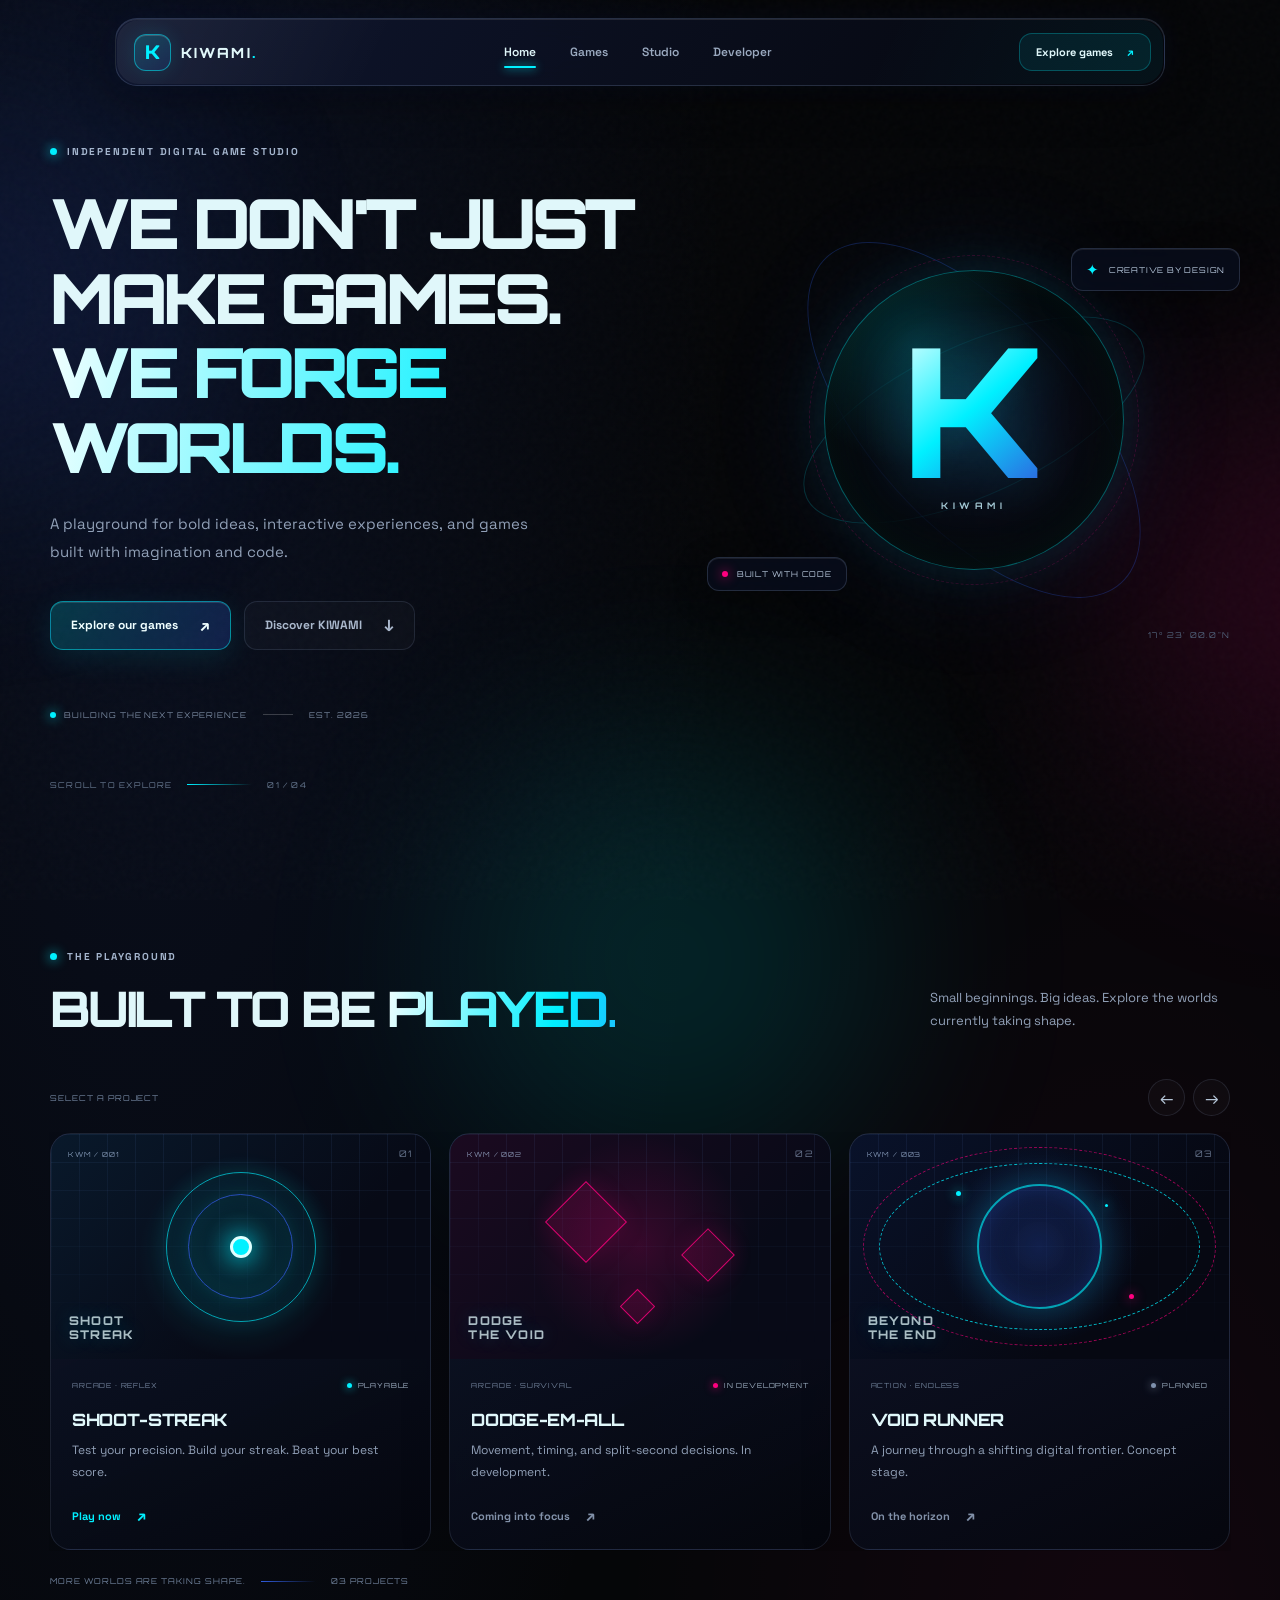
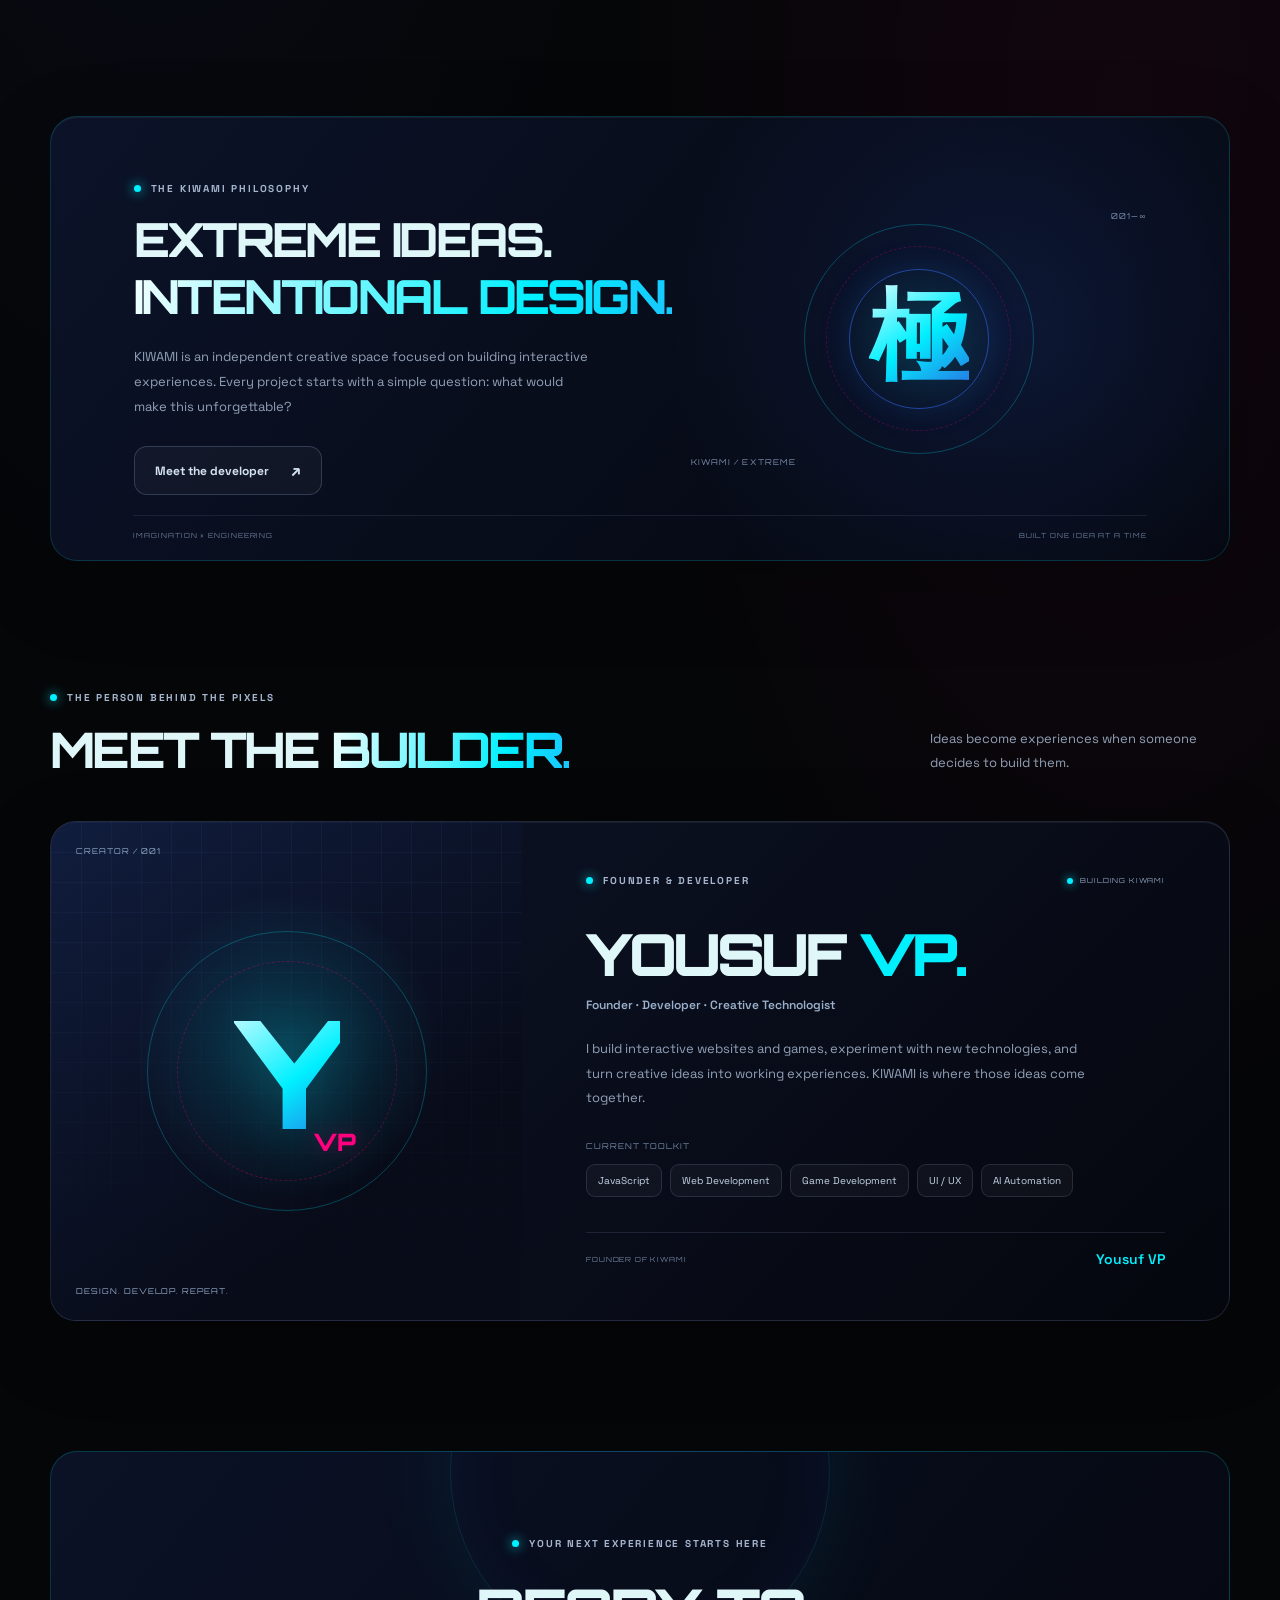
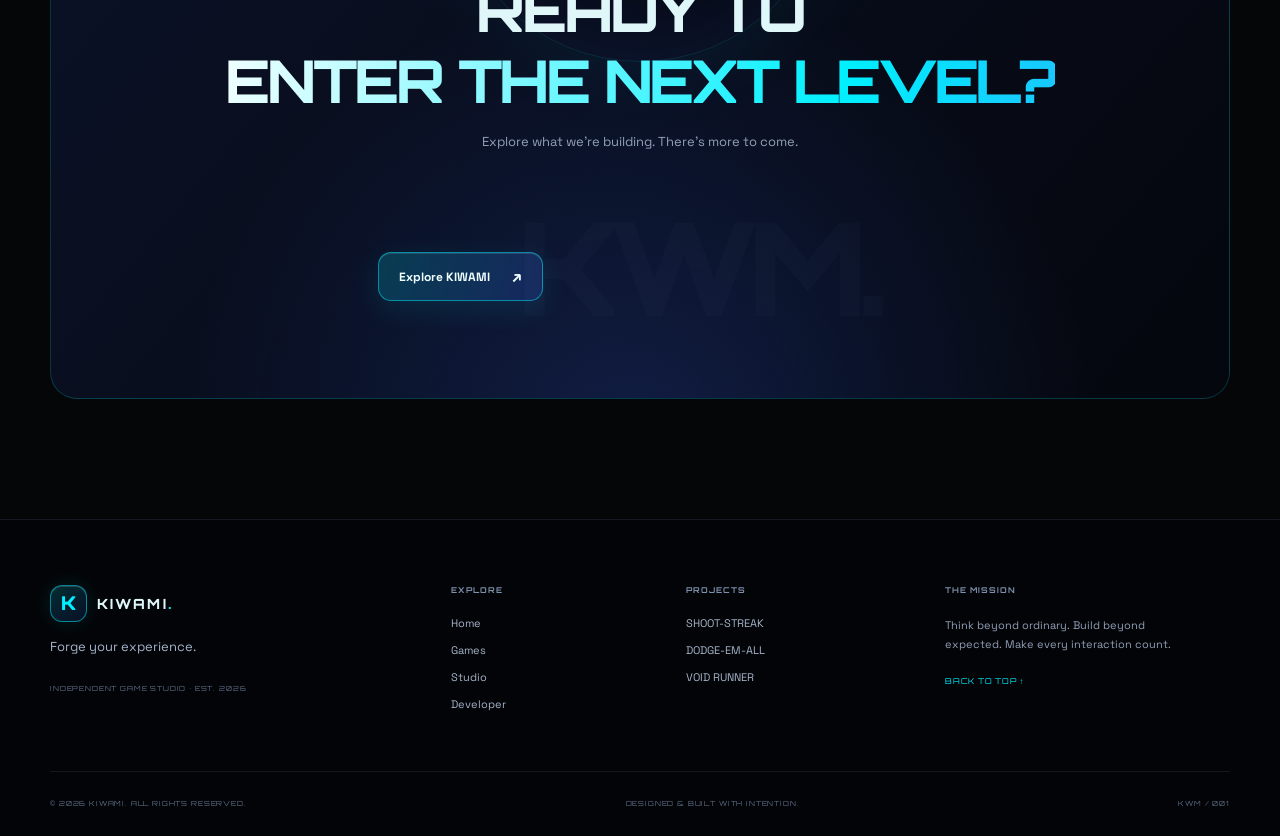
==== KIWAMI/index.html @ d515ae21 "Add files via upload" ====
<!DOCTYPE html>
<html lang="en">
<head>
  <meta charset="UTF-8">
  <meta name="viewport" content="width=device-width, initial-scale=1.0">
  <meta name="theme-color" content="#050608">
  <meta name="description" content="KIWAMI is an independent creative game studio forging interactive experiences, browser games, and digital worlds.">
  <title>KIWAMI — Forge Your Experience</title>

  <link rel="preconnect" href="https://fonts.googleapis.com">
  <link rel="preconnect" href="https://fonts.gstatic.com" crossorigin>
  <link href="https://fonts.googleapis.com/css2?family=DM+Sans:wght@400;500;600;700&family=Orbitron:wght@500;600;700;800;900&family=Space+Grotesk:wght@400;500;600;700&display=swap" rel="stylesheet">

  <link rel="stylesheet" href="style.css">
  <script src="script.js" defer></script>
</head>

<body>
  <div class="ambient ambient-one"></div>
  <div class="ambient ambient-two"></div>
  <div class="ambient ambient-three"></div>
  <div class="noise-overlay"></div>

  <!-- Floating glass navigation -->
  <header class="site-header" id="siteHeader">
    <nav class="navbar" aria-label="Main navigation">
      <a class="brand" href="#home" aria-label="KIWAMI home">
        <span class="brand-mark">K</span>
        <span class="brand-name">KIWAMI<span class="brand-period">.</span></span>
      </a>

      <div class="nav-links" id="navLinks">
        <a href="#home" class="nav-link active">Home</a>
        <a href="#games" class="nav-link">Games</a>
        <a href="#studio" class="nav-link">Studio</a>
        <a href="#developer" class="nav-link">Developer</a>
      </div>

      <a class="nav-cta" href="#games">
        Explore games <span aria-hidden="true">↗</span>
      </a>

      <button class="menu-toggle" id="menuToggle" aria-label="Open navigation" aria-expanded="false">
        <span></span><span></span>
      </button>
    </nav>
  </header>

  <main>
    <!-- Hero -->
    <section class="hero section-shell" id="home">
      <div class="hero-copy reveal">
        <div class="eyebrow">
          <span class="eyebrow-dot"></span>
          INDEPENDENT DIGITAL GAME STUDIO
        </div>

        <h1 class="hero-title">
          WE DON'T JUST<br>
          MAKE GAMES.<br>
          <span class="gradient-text">WE FORGE WORLDS.</span>
        </h1>

        <p class="hero-description">
          A playground for bold ideas, interactive experiences, and games
          built with imagination and code.
        </p>

        <div class="hero-actions">
          <a class="button button-primary" href="#games">
            Explore our games <span>↗</span>
          </a>
          <a class="button button-quiet" href="#studio">
            Discover KIWAMI <span>↓</span>
          </a>
        </div>

        <div class="hero-meta">
          <span><i class="status-dot"></i> BUILDING THE NEXT EXPERIENCE</span>
          <span class="meta-divider"></span>
          <span>EST. 2026</span>
        </div>
      </div>

      <div class="hero-art reveal reveal-delay">
        <div class="hero-orbit orbit-one"></div>
        <div class="hero-orbit orbit-two"></div>
        <div class="hero-orbit orbit-three"></div>

        <div class="hero-core">
          <div class="core-inner">
            <span class="core-k">K</span>
            <span class="core-label">KIWAMI</span>
          </div>
        </div>

        <div class="floating-chip chip-top">
          <span class="chip-icon">✦</span>
          CREATIVE BY DESIGN
        </div>

        <div class="floating-chip chip-bottom">
          <span class="chip-pulse"></span>
          BUILT WITH CODE
        </div>

        <div class="hero-coordinate">17° 23' 00.0"N</div>
      </div>

      <div class="hero-bottom-line">
        <span>SCROLL TO EXPLORE</span>
        <span class="scroll-line"></span>
        <span>01 / 04</span>
      </div>
    </section>

    <!-- Games -->
    <section class="games-section section-shell section-space" id="games">
      <div class="section-heading reveal">
        <div>
          <div class="eyebrow"><span class="eyebrow-dot"></span> THE PLAYGROUND</div>
          <h2>BUILT TO BE <span class="gradient-text">PLAYED.</span></h2>
        </div>
        <p class="section-intro">
          Small beginnings. Big ideas. Explore the worlds currently taking shape.
        </p>
      </div>

      <div class="games-toolbar reveal">
        <span class="toolbar-label">SELECT A PROJECT</span>
        <div class="carousel-controls">
          <button class="circle-control" id="gamesPrev" aria-label="Previous games">←</button>
          <button class="circle-control" id="gamesNext" aria-label="Next games">→</button>
        </div>
      </div>

      <div class="games-viewport" id="gamesViewport">
        <div class="games-track" id="gamesTrack">

          <article class="game-card game-card-blue">
            <div class="game-art shoot-art">
              <div class="art-grid"></div>
              <div class="target-ring target-ring-one"></div>
              <div class="target-ring target-ring-two"></div>
              <div class="target-core"></div>
              <span class="art-code">KWM / 001</span>
              <span class="art-index">01</span>
              <span class="art-word">SHOOT<br>STREAK</span>
            </div>
            <div class="game-card-content">
              <div class="game-card-topline">
                <span class="game-category">ARCADE · REFLEX</span>
                <span class="game-status status-live"><i></i> PLAYABLE</span>
              </div>
              <h3>SHOOT-STREAK</h3>
              <p>Test your precision. Build your streak. Beat your best score.</p>
              <button class="game-link play-game-button" data-game="shoot">
                Play now <span>↗</span>
              </button>
            </div>
          </article>

          <article class="game-card game-card-pink">
            <div class="game-art dodge-art">
              <div class="art-grid"></div>
              <div class="dodge-shape dodge-shape-one"></div>
              <div class="dodge-shape dodge-shape-two"></div>
              <div class="dodge-shape dodge-shape-three"></div>
              <span class="art-code">KWM / 002</span>
              <span class="art-index">02</span>
              <span class="art-word">DODGE<br>THE VOID</span>
            </div>
            <div class="game-card-content">
              <div class="game-card-topline">
                <span class="game-category">ARCADE · SURVIVAL</span>
                <span class="game-status status-progress"><i></i> IN DEVELOPMENT</span>
              </div>
              <h3>DODGE-EM-ALL</h3>
              <p>Movement, timing, and split-second decisions. In development.</p>
              <span class="game-link game-disabled">Coming into focus <span>↗</span></span>
            </div>
          </article>

          <article class="game-card game-card-cyan">
            <div class="game-art void-art">
              <div class="art-grid"></div>
              <div class="void-portal"></div>
              <div class="void-particle particle-one"></div>
              <div class="void-particle particle-two"></div>
              <div class="void-particle particle-three"></div>
              <span class="art-code">KWM / 003</span>
              <span class="art-index">03</span>
              <span class="art-word">BEYOND<br>THE END</span>
            </div>
            <div class="game-card-content">
              <div class="game-card-topline">
                <span class="game-category">ACTION · ENDLESS</span>
                <span class="game-status status-planned"><i></i> PLANNED</span>
              </div>
              <h3>VOID RUNNER</h3>
              <p>A journey through a shifting digital frontier. Concept stage.</p>
              <span class="game-link game-disabled">On the horizon <span>↗</span></span>
            </div>
          </article>

        </div>
      </div>

      <div class="games-footer reveal">
        <span>MORE WORLDS ARE TAKING SHAPE.</span>
        <span class="games-footer-line"></span>
        <span>03 PROJECTS</span>
      </div>
    </section>

    <!-- Studio -->
    <section class="studio-section section-shell section-space" id="studio">
      <div class="studio-panel reveal">
        <div class="studio-content">
          <div class="eyebrow"><span class="eyebrow-dot"></span> THE KIWAMI PHILOSOPHY</div>
          <h2>EXTREME IDEAS.<br><span class="gradient-text">INTENTIONAL DESIGN.</span></h2>
          <p>
            KIWAMI is an independent creative space focused on building
            interactive experiences. Every project starts with a simple
            question: what would make this unforgettable?
          </p>
          <a class="button button-outline" href="#developer">
            Meet the developer <span>↗</span>
          </a>
        </div>

        <div class="studio-visual" aria-hidden="true">
          <div class="studio-ring studio-ring-a"></div>
          <div class="studio-ring studio-ring-b"></div>
          <div class="studio-ring studio-ring-c"></div>
          <div class="studio-symbol">極</div>
          <div class="studio-visual-caption">KIWAMI / EXTREME</div>
          <div class="studio-visual-number">001—∞</div>
        </div>

        <div class="studio-panel-bottom">
          <span>IMAGINATION × ENGINEERING</span>
          <span>BUILT ONE IDEA AT A TIME</span>
        </div>
      </div>
    </section>

    <!-- Developer spotlight -->
    <section class="developer-section section-shell section-space" id="developer">
      <div class="section-heading reveal">
        <div>
          <div class="eyebrow"><span class="eyebrow-dot"></span> THE PERSON BEHIND THE PIXELS</div>
          <h2>MEET THE <span class="gradient-text">BUILDER.</span></h2>
        </div>
        <p class="section-intro">
          Ideas become experiences when someone decides to build them.
        </p>
      </div>

      <article class="developer-card reveal">
        <div class="developer-visual">
          <div class="developer-grid"></div>
          <div class="developer-orbit developer-orbit-one"></div>
          <div class="developer-orbit developer-orbit-two"></div>
          <div class="developer-monogram">Y<span>VP</span></div>
          <div class="developer-visual-tag">CREATOR / 001</div>
          <div class="developer-visual-bottom">DESIGN. DEVELOP. REPEAT.</div>
        </div>

        <div class="developer-info">
          <div class="developer-topline">
            <span class="eyebrow"><span class="eyebrow-dot"></span> FOUNDER & DEVELOPER</span>
            <span class="developer-availability"><i></i> BUILDING KIWAMI</span>
          </div>

          <h3>YOUSUF <span>VP.</span></h3>
          <p class="developer-role">Founder · Developer · Creative Technologist</p>

          <p class="developer-bio">
            I build interactive websites and games, experiment with new
            technologies, and turn creative ideas into working experiences.
            KIWAMI is where those ideas come together.
          </p>

          <div class="skill-heading">CURRENT TOOLKIT</div>
          <div class="skill-list">
            <span>JavaScript</span>
            <span>Web Development</span>
            <span>Game Development</span>
            <span>UI / UX</span>
            <span>AI Automation</span>
          </div>

          <div class="developer-bottom">
            <span>FOUNDER OF KIWAMI</span>
            <span class="developer-signature">Yousuf VP</span>
          </div>
        </div>
      </article>
    </section>

    <!-- Closing CTA -->
    <section class="closing-section section-shell">
      <div class="cta-panel reveal">
        <div class="cta-orb"></div>
        <div class="eyebrow"><span class="eyebrow-dot"></span> YOUR NEXT EXPERIENCE STARTS HERE</div>
        <h2>READY TO<br><span class="gradient-text">ENTER THE NEXT LEVEL?</span></h2>
        <p>Explore what we're building. There's more to come.</p>
        <a class="button button-primary" href="#games">Explore KIWAMI <span>↗</span></a>
        <span class="cta-watermark">KWM.</span>
      </div>
    </section>
  </main>

  <!-- Footer -->
  <footer class="site-footer">
    <div class="footer-main section-shell">
      <div class="footer-brand-column">
        <a class="brand footer-brand" href="#home">
          <span class="brand-mark">K</span>
          <span class="brand-name">KIWAMI<span class="brand-period">.</span></span>
        </a>
        <p>Forge your experience.</p>
        <span class="footer-small">INDEPENDENT GAME STUDIO · EST. 2026</span>
      </div>

      <div class="footer-column">
        <h4>EXPLORE</h4>
        <a href="#home">Home</a>
        <a href="#games">Games</a>
        <a href="#studio">Studio</a>
        <a href="#developer">Developer</a>
      </div>

      <div class="footer-column">
        <h4>PROJECTS</h4>
        <a href="#games">SHOOT-STREAK</a>
        <a href="#games">DODGE-EM-ALL</a>
        <a href="#games">VOID RUNNER</a>
      </div>

      <div class="footer-column footer-note">
        <h4>THE MISSION</h4>
        <p>Think beyond ordinary. Build beyond expected. Make every interaction count.</p>
        <a href="#home" class="back-top">BACK TO TOP ↑</a>
      </div>
    </div>

    <div class="footer-bottom section-shell">
      <span>© <span id="currentYear">2026</span> KIWAMI. ALL RIGHTS RESERVED.</span>
      <span>DESIGNED & BUILT WITH INTENTION.</span>
      <span class="footer-version">KWM / 001</span>
    </div>
  </footer>

  <!-- Shoot-Streak modal -->
  <div class="game-modal" id="shootModal" aria-hidden="true">
    <div class="modal-backdrop" data-close-modal></div>

    <div class="modal-window" role="dialog" aria-modal="true" aria-labelledby="modalTitle">
      <div class="modal-header">
        <div>
          <span class="modal-kicker">KIWAMI ARCADE / 001</span>
          <h2 id="modalTitle">SHOOT-STREAK</h2>
        </div>
        <button class="modal-close" id="closeShootGame" aria-label="Close game">×</button>
      </div>

      <div class="game-stats">
        <div class="stat-box">
          <span>SCORE</span>
          <strong id="gameScore">0</strong>
        </div>
        <div class="stat-box">
          <span>TIME</span>
          <strong id="gameTime">30</strong>
        </div>
        <div class="stat-box">
          <span>BEST</span>
          <strong id="gameBest">0</strong>
        </div>
      </div>

      <div class="game-arena" id="gameArena">
        <div class="arena-message" id="arenaMessage">
          <span class="arena-symbol">◎</span>
          <strong>READY?</strong>
          <p>Tap the targets before time runs out.</p>
          <button class="button button-primary" id="startGame">Start game <span>↗</span></button>
        </div>
        <button class="shoot-target" id="shootTarget" aria-label="Hit target"></button>
      </div>

      <div class="modal-footer">
        <span>30 SECOND CHALLENGE</span>
        <span>PRECISION IS EVERYTHING.</span>
      </div>
    </div>
  </div>
</body>
</html>
---- KIWAMI/style.css ----
:root {
  --bg: #050608;
  --bg-deep: #030407;
  --midnight: #0B1026;
  --panel: rgba(11, 16, 38, .68);
  --panel-solid: #0B1026;
  --panel-light: rgba(18, 27, 57, .78);
  --line: rgba(180, 205, 255, .12);
  --line-blue: rgba(48, 92, 222, .38);
  --line-cyan: rgba(0, 240, 255, .35);
  --text: #E0F7FA;
  --muted: #91A0B7;
  --cyan: #00F0FF;
  --blue: #305CDE;
  --pink: #FF007F;
  --font-display: "Orbitron", sans-serif;
  --font-body: "Space Grotesk", sans-serif;
  --page-width: 1180px;
  --ease: cubic-bezier(.2, .8, .2, 1);
}

* {
  box-sizing: border-box;
  margin: 0;
  padding: 0;
}

html {
  scroll-behavior: smooth;
  scroll-padding-top: 110px;
}

body {
  min-width: 320px;
  overflow-x: clip;
  background:
    radial-gradient(ellipse at 12% 8%, rgba(48, 92, 222, .11), transparent 36%),
    radial-gradient(ellipse at 88% 42%, rgba(255, 0, 127, .055), transparent 32%),
    var(--bg);
  color: var(--text);
  font-family: var(--font-body);
  -webkit-font-smoothing: antialiased;
}

body.modal-open {
  overflow: hidden;
}

button,
a {
  font: inherit;
}

button {
  color: inherit;
}

a {
  color: inherit;
  text-decoration: none;
}

button:focus-visible,
a:focus-visible {
  outline: 2px solid var(--cyan);
  outline-offset: 4px;
}

::selection {
  color: #030407;
  background: var(--cyan);
}

.noise-overlay {
  position: fixed;
  inset: 0;
  z-index: -1;
  pointer-events: none;
  opacity: .035;
  background-image: url("data:image/svg+xml,%3Csvg viewBox='0 0 180 180' xmlns='http://www.w3.org/2000/svg'%3E%3Cfilter id='n'%3E%3CfeTurbulence type='fractalNoise' baseFrequency='.9' numOctaves='3' stitchTiles='stitch'/%3E%3C/filter%3E%3Crect width='100%25' height='100%25' filter='url(%23n)' opacity='.6'/%3E%3C/svg%3E");
}

.ambient {
  position: fixed;
  z-index: -2;
  width: 440px;
  height: 440px;
  border-radius: 50%;
  filter: blur(110px);
  opacity: .13;
  pointer-events: none;
  animation: ambientFloat 16s ease-in-out infinite alternate;
}

.ambient-one {
  top: 8%;
  left: -250px;
  background: var(--blue);
}

.ambient-two {
  top: 42%;
  right: -270px;
  background: var(--pink);
  animation-delay: -5s;
}

.ambient-three {
  bottom: -280px;
  left: 35%;
  background: var(--cyan);
  animation-delay: -9s;
}

@keyframes ambientFloat {
  from { transform: translate3d(0, -20px, 0) scale(.9); }
  to { transform: translate3d(45px, 50px, 0) scale(1.12); }
}

.section-shell {
  width: min(var(--page-width), calc(100% - 64px));
  margin-inline: auto;
}

.section-space {
  padding-top: 130px;
}

/* NAVIGATION */

.site-header {
  position: fixed;
  z-index: 100;
  top: 18px;
  left: 0;
  width: 100%;
  padding-inline: 24px;
  transition: top .35s var(--ease);
}

.navbar {
  position: relative;
  display: flex;
  align-items: center;
  justify-content: space-between;
  width: min(1050px, 100%);
  min-height: 68px;
  margin-inline: auto;
  padding: 10px 13px 10px 18px;
  border: 1px solid rgba(180, 205, 255, .17);
  border-radius: 22px;
  background:
    linear-gradient(120deg, rgba(18, 27, 57, .78), rgba(5, 7, 15, .78)),
    rgba(5, 6, 8, .75);
  box-shadow:
    0 12px 45px rgba(0, 0, 0, .36),
    0 0 28px rgba(48, 92, 222, .08),
    inset 0 1px 0 rgba(255, 255, 255, .11);
  backdrop-filter: blur(24px) saturate(155%);
  -webkit-backdrop-filter: blur(24px) saturate(155%);
  transition: border-color .3s, box-shadow .3s, background .3s;
}

.navbar::before {
  content: "";
  position: absolute;
  inset: 1px;
  border-radius: inherit;
  pointer-events: none;
  background: linear-gradient(115deg, rgba(255,255,255,.09), transparent 26%, transparent 72%, rgba(0,240,255,.07));
  opacity: .75;
}

.site-header.header-scrolled {
  top: 10px;
}

.site-header.header-scrolled .navbar {
  border-color: rgba(0, 240, 255, .25);
  box-shadow:
    0 14px 45px rgba(0, 0, 0, .48),
    0 0 30px rgba(0, 240, 255, .09),
    inset 0 1px 0 rgba(255, 255, 255, .1);
}

.brand {
  position: relative;
  z-index: 1;
  display: inline-flex;
  align-items: center;
  gap: 10px;
}

.brand-mark {
  display: grid;
  width: 37px;
  height: 37px;
  place-items: center;
  border: 1px solid rgba(0, 240, 255, .5);
  border-radius: 12px;
  background: linear-gradient(145deg, rgba(0,240,255,.18), rgba(48,92,222,.15));
  box-shadow: 0 0 20px rgba(0, 240, 255, .12), inset 0 1px 0 rgba(255,255,255,.16);
  color: var(--cyan);
  font-family: var(--font-display);
  font-size: 19px;
  font-weight: 900;
}

.brand-name {
  font-family: var(--font-display);
  font-size: 14px;
  font-weight: 800;
  letter-spacing: .15em;
}

.brand-period {
  color: var(--cyan);
}

.nav-links {
  position: relative;
  z-index: 1;
  display: flex;
  align-items: center;
  gap: 34px;
}

.nav-link {
  position: relative;
  padding-block: 10px;
  color: #9AA9BF;
  font-size: 12px;
  font-weight: 600;
  transition: color .25s;
}

.nav-link::after {
  content: "";
  position: absolute;
  right: 50%;
  bottom: 2px;
  left: 50%;
  height: 2px;
  border-radius: 5px;
  background: var(--cyan);
  box-shadow: 0 0 10px var(--cyan);
  transition: left .3s var(--ease), right .3s var(--ease);
}

.nav-link:hover,
.nav-link.active {
  color: var(--text);
}

.nav-link:hover::after,
.nav-link.active::after {
  right: 0;
  left: 0;
}

.nav-cta {
  position: relative;
  z-index: 1;
  display: inline-flex;
  align-items: center;
  gap: 14px;
  padding: 11px 16px;
  border: 1px solid rgba(0, 240, 255, .25);
  border-radius: 13px;
  background: rgba(0, 240, 255, .075);
  color: var(--text);
  font-size: 11px;
  font-weight: 700;
  transition: .3s var(--ease);
}

.nav-cta span {
  color: var(--cyan);
  transition: transform .3s;
}

.nav-cta:hover {
  border-color: var(--cyan);
  background: rgba(0, 240, 255, .14);
  box-shadow: 0 0 24px rgba(0, 240, 255, .13);
  transform: translateY(-2px);
}

.nav-cta:hover span {
  transform: translate(3px, -3px);
}

.menu-toggle {
  display: none;
  position: relative;
  z-index: 3;
  width: 42px;
  height: 42px;
  border: 1px solid var(--line);
  border-radius: 12px;
  background: rgba(255,255,255,.04);
  cursor: pointer;
}

.menu-toggle span {
  position: absolute;
  left: 12px;
  width: 17px;
  height: 1.5px;
  background: var(--text);
  transition: .25s;
}

.menu-toggle span:first-child { top: 16px; }
.menu-toggle span:last-child { top: 23px; }

.menu-toggle.open span:first-child {
  top: 20px;
  transform: rotate(45deg);
}

.menu-toggle.open span:last-child {
  top: 20px;
  transform: rotate(-45deg);
}

/* HERO */

.hero {
  position: relative;
  display: grid;
  min-height: 790px;
  grid-template-columns: 1.1fr .9fr;
  align-items: center;
  gap: 40px;
  padding-top: 120px;
  padding-bottom: 100px;
}

.hero-copy {
  position: relative;
  z-index: 2;
  padding-top: 25px;
}

.eyebrow {
  display: flex;
  align-items: center;
  gap: 10px;
  color: #A5B6CE;
  font-size: 10px;
  font-weight: 700;
  letter-spacing: .18em;
}

.eyebrow-dot,
.status-dot {
  display: inline-block;
  width: 7px;
  height: 7px;
  flex: 0 0 auto;
  border-radius: 50%;
  background: var(--cyan);
  box-shadow: 0 0 12px var(--cyan);
}

.hero-title {
  margin-top: 28px;
  font-family: var(--font-display);
  font-size: clamp(42px, 5.4vw, 76px);
  font-weight: 900;
  line-height: 1.08;
  letter-spacing: -.065em;
}

.gradient-text {
  display: inline-block;
  color: transparent;
  background: linear-gradient(100deg, #F1FFFF 0%, #00F0FF 34%, #477BFF 68%, #FF007F 100%);
  background-size: 220% auto;
  background-clip: text;
  -webkit-background-clip: text;
  animation: gradientFlow 7s linear infinite;
}

@keyframes gradientFlow {
  to { background-position: 220% center; }
}

.hero-description {
  max-width: 490px;
  margin-top: 25px;
  color: var(--muted);
  font-size: 15px;
  line-height: 1.9;
}

.hero-actions {
  display: flex;
  flex-wrap: wrap;
  gap: 13px;
  margin-top: 34px;
}

.button {
  display: inline-flex;
  align-items: center;
  justify-content: center;
  gap: 22px;
  min-height: 49px;
  padding: 0 20px;
  border: 1px solid transparent;
  border-radius: 13px;
  font-size: 12px;
  font-weight: 700;
  cursor: pointer;
  transition: transform .3s var(--ease), box-shadow .3s, background .3s, border-color .3s;
}

.button span {
  font-size: 16px;
  transition: transform .3s;
}

.button:hover {
  transform: translateY(-3px);
}

.button:hover span {
  transform: translate(3px, -3px);
}

.button-primary {
  border-color: rgba(0, 240, 255, .48);
  background: linear-gradient(110deg, rgba(0,240,255,.19), rgba(48,92,222,.24));
  box-shadow: 0 8px 30px rgba(0, 240, 255, .1), inset 0 1px 0 rgba(255,255,255,.12);
  color: #F0FFFF;
}

.button-primary:hover {
  border-color: var(--cyan);
  background: linear-gradient(110deg, rgba(0,240,255,.28), rgba(48,92,222,.32));
  box-shadow: 0 12px 38px rgba(0, 240, 255, .2);
}

.button-quiet {
  border-color: var(--line);
  background: rgba(255,255,255,.025);
  color: #AAB8CC;
}

.button-quiet:hover,
.button-outline:hover {
  border-color: rgba(0,240,255,.45);
  color: var(--text);
  background: rgba(0,240,255,.06);
}

.hero-meta {
  display: flex;
  align-items: center;
  gap: 16px;
  margin-top: 60px;
  color: #78889F;
  font-family: var(--font-display);
  font-size: 8px;
  letter-spacing: .12em;
}

.hero-meta > span:first-child {
  display: flex;
  align-items: center;
  gap: 8px;
}

.hero-meta .status-dot {
  width: 6px;
  height: 6px;
}

.meta-divider {
  width: 30px;
  height: 1px;
  background: rgba(255,255,255,.2);
}

.hero-art {
  position: relative;
  display: grid;
  min-height: 490px;
  place-items: center;
  perspective: 900px;
}

.hero-core {
  position: relative;
  z-index: 2;
  display: grid;
  width: clamp(190px, 25vw, 300px);
  aspect-ratio: 1;
  place-items: center;
  border: 1px solid rgba(0,240,255,.36);
  border-radius: 50%;
  background:
    radial-gradient(circle at 30% 25%, rgba(0,240,255,.16), transparent 40%),
    radial-gradient(circle, rgba(48,92,222,.16), rgba(5,6,8,.92) 68%);
  box-shadow:
    0 0 55px rgba(0,240,255,.1),
    0 0 130px rgba(48,92,222,.12),
    inset 0 0 50px rgba(0,240,255,.07);
  animation: coreFloat 6s ease-in-out infinite;
}

.core-inner {
  display: flex;
  flex-direction: column;
  align-items: center;
  gap: 10px;
}

.core-k {
  color: transparent;
  background: linear-gradient(140deg, #E0FFFF, var(--cyan), var(--blue));
  background-clip: text;
  -webkit-background-clip: text;
  font-family: var(--font-display);
  font-size: clamp(100px, 15vw, 180px);
  font-weight: 900;
  line-height: .9;
  filter: drop-shadow(0 0 30px rgba(0,240,255,.2));
}

.core-label {
  color: #A7C9D5;
  font-family: var(--font-display);
  font-size: 9px;
  font-weight: 700;
  letter-spacing: .5em;
}

@keyframes coreFloat {
  0%, 100% { transform: translateY(0) rotateX(0); }
  50% { transform: translateY(-12px) rotateX(4deg); }
}

.hero-orbit {
  position: absolute;
  border: 1px solid rgba(0,240,255,.17);
  border-radius: 50%;
  transform: rotate(-25deg);
}

.orbit-one {
  width: 370px;
  height: 150px;
  animation: orbitSpin 18s linear infinite;
}

.orbit-two {
  width: 440px;
  height: 210px;
  border-color: rgba(48,92,222,.28);
  transform: rotate(48deg);
  animation: orbitSpin 25s linear infinite reverse;
}

.orbit-three {
  width: 330px;
  height: 330px;
  border-style: dashed;
  border-color: rgba(255,0,127,.18);
  animation: orbitSpin 55s linear infinite;
}

@keyframes orbitSpin {
  to { rotate: 360deg; }
}

.floating-chip {
  position: absolute;
  z-index: 3;
  display: flex;
  align-items: center;
  gap: 9px;
  padding: 11px 14px;
  border: 1px solid rgba(180,205,255,.17);
  border-radius: 12px;
  background: rgba(8,13,29,.78);
  box-shadow: 0 10px 35px rgba(0,0,0,.25), inset 0 1px 0 rgba(255,255,255,.08);
  backdrop-filter: blur(16px);
  color: #B8C9DD;
  font-family: var(--font-display);
  font-size: 8px;
  letter-spacing: .1em;
}

.chip-top {
  top: 15%;
  right: -2%;
  animation: chipFloat 5s ease-in-out infinite;
}

.chip-icon {
  color: var(--cyan);
  font-size: 15px;
}

.chip-bottom {
  bottom: 15%;
  left: -2%;
  animation: chipFloat 6s ease-in-out infinite reverse;
}

.chip-pulse {
  width: 6px;
  height: 6px;
  border-radius: 50%;
  background: var(--pink);
  box-shadow: 0 0 12px var(--pink);
}

@keyframes chipFloat {
  0%, 100% { transform: translateY(0); }
  50% { transform: translateY(-9px); }
}

.hero-coordinate {
  position: absolute;
  right: 0;
  bottom: 5%;
  color: #52647D;
  font-family: var(--font-display);
  font-size: 8px;
  letter-spacing: .15em;
}

.hero-bottom-line {
  position: absolute;
  right: 0;
  bottom: 30px;
  left: 0;
  display: flex;
  align-items: center;
  gap: 15px;
  color: #677890;
  font-family: var(--font-display);
  font-size: 8px;
  letter-spacing: .15em;
}

.scroll-line {
  width: 65px;
  height: 1px;
  background: linear-gradient(90deg, var(--cyan), transparent);
}

/* SECTION HEADINGS */

.section-heading {
  display: flex;
  align-items: end;
  justify-content: space-between;
  gap: 30px;
  margin-bottom: 42px;
}

.section-heading h2,
.studio-content h2,
.cta-panel h2 {
  margin-top: 16px;
  font-family: var(--font-display);
  font-size: clamp(30px, 4vw, 49px);
  font-weight: 800;
  line-height: 1.2;
  letter-spacing: -.055em;
}

.section-intro {
  max-width: 300px;
  padding-bottom: 5px;
  color: var(--muted);
  font-size: 13px;
  line-height: 1.8;
}

/* GAMES */

.games-toolbar {
  display: flex;
  align-items: center;
  justify-content: space-between;
  margin-bottom: 16px;
}

.toolbar-label,
.games-footer,
.game-category,
.game-status,
.art-code,
.art-index,
.modal-kicker,
.modal-footer,
.stat-box span,
.skill-heading,
.developer-availability,
.developer-visual-tag,
.developer-visual-bottom,
.developer-bottom,
.footer-column h4,
.footer-small,
.footer-bottom {
  font-family: var(--font-display);
  letter-spacing: .12em;
}

.toolbar-label {
  color: #71839D;
  font-size: 8px;
}

.carousel-controls {
  display: flex;
  gap: 8px;
}

.circle-control {
  display: grid;
  width: 37px;
  height: 37px;
  place-items: center;
  border: 1px solid var(--line);
  border-radius: 50%;
  background: rgba(255,255,255,.025);
  color: #B6C7D9;
  font-size: 17px;
  cursor: pointer;
  transition: .25s;
}

.circle-control:hover {
  border-color: var(--cyan);
  background: rgba(0,240,255,.1);
  color: var(--cyan);
  box-shadow: 0 0 18px rgba(0,240,255,.12);
  transform: translateY(-2px);
}

.games-viewport {
  overflow: hidden;
  margin-inline: -1px;
  padding: 1px;
}

.games-track {
  display: grid;
  grid-template-columns: repeat(3, minmax(0, 1fr));
  gap: 18px;
}

.game-card {
  min-width: 0;
  overflow: hidden;
  border: 1px solid var(--line);
  border-radius: 21px;
  background: linear-gradient(155deg, rgba(17,25,51,.82), rgba(5,7,14,.92));
  box-shadow: 0 18px 50px rgba(0,0,0,.2), inset 0 1px 0 rgba(255,255,255,.055);
  transition: transform .4s var(--ease), border-color .4s, box-shadow .4s;
}

.game-card:hover {
  transform: translateY(-9px);
  border-color: rgba(0,240,255,.4);
  box-shadow: 0 25px 55px rgba(0,0,0,.32), 0 0 35px rgba(0,240,255,.08);
}

.game-card-pink:hover {
  border-color: rgba(255,0,127,.48);
  box-shadow: 0 25px 55px rgba(0,0,0,.32), 0 0 35px rgba(255,0,127,.08);
}

.game-art {
  position: relative;
  display: grid;
  height: 225px;
  overflow: hidden;
  place-items: center;
  isolation: isolate;
  background: #080D1D;
}

.art-grid,
.developer-grid {
  position: absolute;
  inset: 0;
  z-index: -1;
  background-image:
    linear-gradient(rgba(115,170,255,.08) 1px, transparent 1px),
    linear-gradient(90deg, rgba(115,170,255,.08) 1px, transparent 1px);
  background-size: 28px 28px;
  mask-image: linear-gradient(to bottom, black, transparent 95%);
}

.shoot-art {
  background:
    radial-gradient(circle at 50% 55%, rgba(0,240,255,.16), transparent 45%),
    linear-gradient(135deg, #09192B, #070A16 65%);
}

.target-ring {
  position: absolute;
  width: 150px;
  aspect-ratio: 1;
  border: 1px solid rgba(0,240,255,.65);
  border-radius: 50%;
  box-shadow: 0 0 22px rgba(0,240,255,.12), inset 0 0 22px rgba(0,240,255,.08);
}

.target-ring-one { animation: targetPulse 4s ease-in-out infinite; }
.target-ring-two {
  width: 105px;
  border-color: rgba(48,92,222,.8);
  animation: targetPulse 4s ease-in-out infinite reverse;
}

.target-core {
  width: 22px;
  aspect-ratio: 1;
  border: 3px solid #DFFFFF;
  border-radius: 50%;
  background: var(--cyan);
  box-shadow: 0 0 24px var(--cyan);
}

@keyframes targetPulse {
  50% { transform: scale(1.18); opacity: .55; }
}

.dodge-art {
  background:
    radial-gradient(circle at 50% 50%, rgba(255,0,127,.17), transparent 50%),
    linear-gradient(135deg, #1B0A20, #080A17 70%);
}

.dodge-shape {
  position: absolute;
  width: 58px;
  height: 58px;
  border: 1px solid rgba(255,0,127,.8);
  background: rgba(255,0,127,.12);
  box-shadow: 0 0 25px rgba(255,0,127,.16);
  transform: rotate(45deg);
}

.dodge-shape-one { top: 26%; left: 28%; animation: dodgeFloat 5s ease-in-out infinite; }
.dodge-shape-two { top: 45%; right: 27%; width: 38px; height: 38px; animation: dodgeFloat 4s ease-in-out infinite reverse; }
.dodge-shape-three { bottom: 18%; left: 46%; width: 25px; height: 25px; animation: dodgeFloat 6s ease-in-out infinite; }

@keyframes dodgeFloat {
  50% { transform: translateY(-14px) rotate(90deg); }
}

.void-art {
  background:
    radial-gradient(circle at 50% 50%, rgba(48,92,222,.25), transparent 45%),
    linear-gradient(135deg, #09122A, #060812 70%);
}

.void-portal {
  width: 125px;
  aspect-ratio: 1;
  border: 2px solid rgba(0,240,255,.65);
  border-radius: 50%;
  box-shadow: 0 0 35px rgba(0,240,255,.24), inset 0 0 30px rgba(48,92,222,.35);
  animation: portalSpin 15s linear infinite;
}

.void-portal::before,
.void-portal::after {
  content: "";
  position: absolute;
  inset: 13px;
  border: 1px dashed rgba(255,0,127,.6);
  border-radius: 50%;
}

.void-portal::after {
  inset: 29px;
  border-color: rgba(0,240,255,.75);
}

@keyframes portalSpin {
  to { transform: rotate(360deg); }
}

.void-particle {
  position: absolute;
  width: 5px;
  height: 5px;
  border-radius: 50%;
  background: var(--cyan);
  box-shadow: 0 0 12px var(--cyan);
}

.particle-one { top: 25%; left: 28%; }
.particle-two { right: 25%; bottom: 27%; background: var(--pink); box-shadow: 0 0 12px var(--pink); }
.particle-three { top: 31%; right: 32%; width: 3px; height: 3px; }

.art-code,
.art-index,
.art-word {
  position: absolute;
  z-index: 2;
}

.art-code {
  top: 16px;
  left: 17px;
  color: rgba(195,220,255,.65);
  font-size: 7px;
}

.art-index {
  top: 14px;
  right: 17px;
  color: rgba(195,220,255,.5);
  font-size: 9px;
}

.art-word {
  bottom: 17px;
  left: 18px;
  color: rgba(225,247,250,.75);
  font-family: var(--font-display);
  font-size: 12px;
  font-weight: 800;
  line-height: 1.2;
  letter-spacing: .1em;
  text-shadow: 0 0 18px rgba(0,240,255,.25);
}

.game-card-content {
  padding: 22px 21px 24px;
}

.game-card-topline {
  display: flex;
  align-items: center;
  justify-content: space-between;
  gap: 8px;
}

.game-category {
  color: #73849D;
  font-size: 7px;
}

.game-status {
  display: inline-flex;
  align-items: center;
  gap: 6px;
  color: #A2B3C7;
  font-size: 7px;
  white-space: nowrap;
}

.game-status i {
  width: 5px;
  height: 5px;
  border-radius: 50%;
  background: var(--cyan);
  box-shadow: 0 0 8px var(--cyan);
}

.status-progress i {
  background: var(--pink);
  box-shadow: 0 0 8px var(--pink);
}

.status-planned i {
  background: #7F91AD;
  box-shadow: 0 0 8px #7F91AD;
}

.game-card h3 {
  margin-top: 19px;
  font-family: var(--font-display);
  font-size: 17px;
  font-weight: 800;
  letter-spacing: -.02em;
}

.game-card-content p {
  min-height: 46px;
  margin-top: 10px;
  color: var(--muted);
  font-size: 12px;
  line-height: 1.8;
}

.game-link {
  display: inline-flex;
  align-items: center;
  gap: 16px;
  margin-top: 20px;
  padding: 0;
  border: 0;
  background: none;
  color: var(--cyan);
  font-size: 11px;
  font-weight: 700;
  cursor: pointer;
  transition: gap .25s, color .25s;
}

.game-link span {
  font-size: 15px;
}

.game-link:hover {
  gap: 22px;
  color: #FFFFFF;
}

.game-disabled {
  color: #8291A9;
  cursor: default;
}

.game-disabled:hover {
  gap: 16px;
  color: #8291A9;
}

.games-footer {
  display: flex;
  align-items: center;
  gap: 15px;
  margin-top: 25px;
  color: #71839D;
  font-size: 8px;
}

.games-footer-line {
  width: 55px;
  height: 1px;
  background: linear-gradient(90deg, var(--blue), transparent);
}

/* STUDIO */

.studio-panel {
  position: relative;
  display: grid;
  min-height: 430px;
  grid-template-columns: 1.1fr .9fr;
  align-items: center;
  overflow: hidden;
  padding: 65px 7%;
  border: 1px solid rgba(0,240,255,.16);
  border-radius: 27px;
  background:
    radial-gradient(circle at 82% 48%, rgba(48,92,222,.16), transparent 35%),
    linear-gradient(130deg, rgba(12,20,43,.95), rgba(5,7,14,.95));
  box-shadow: 0 25px 80px rgba(0,0,0,.23), inset 0 1px 0 rgba(255,255,255,.06);
}

.studio-content {
  position: relative;
  z-index: 2;
}

.studio-content h2 {
  font-size: clamp(30px, 3.7vw, 47px);
}

.studio-content p {
  max-width: 460px;
  margin-top: 21px;
  color: var(--muted);
  font-size: 13px;
  line-height: 1.9;
}

.button-outline {
  margin-top: 27px;
  border-color: rgba(180,205,255,.2);
  background: rgba(255,255,255,.035);
  color: #D4E3F1;
}

.studio-visual {
  position: relative;
  display: grid;
  min-height: 270px;
  place-items: center;
}

.studio-ring {
  position: absolute;
  width: 230px;
  aspect-ratio: 1;
  border: 1px solid rgba(0,240,255,.25);
  border-radius: 50%;
}

.studio-ring-a { animation: orbitSpin 28s linear infinite; }
.studio-ring-b {
  width: 185px;
  border-color: rgba(255,0,127,.25);
  border-style: dashed;
  animation: orbitSpin 20s linear infinite reverse;
}
.studio-ring-c {
  width: 140px;
  border-color: rgba(48,92,222,.65);
  box-shadow: 0 0 35px rgba(48,92,222,.13);
}

.studio-symbol {
  color: transparent;
  background: linear-gradient(145deg, #F0FFFF, var(--cyan), var(--blue));
  background-clip: text;
  -webkit-background-clip: text;
  font-size: 100px;
  font-weight: 900;
  filter: drop-shadow(0 0 25px rgba(0,240,255,.2));
}

.studio-visual-caption,
.studio-visual-number {
  position: absolute;
  color: #7D91AE;
  font-family: var(--font-display);
  font-size: 8px;
  letter-spacing: .15em;
}

.studio-visual-caption { bottom: 7px; left: 0; }
.studio-visual-number { top: 7px; right: 0; }

.studio-panel-bottom {
  position: absolute;
  right: 7%;
  bottom: 20px;
  left: 7%;
  display: flex;
  justify-content: space-between;
  padding-top: 15px;
  border-top: 1px solid rgba(180,205,255,.1);
  color: #687B96;
  font-family: var(--font-display);
  font-size: 7px;
  letter-spacing: .13em;
}

/* DEVELOPER */

.developer-card {
  display: grid;
  grid-template-columns: .8fr 1.2fr;
  overflow: hidden;
  border: 1px solid rgba(180,205,255,.14);
  border-radius: 26px;
  background: linear-gradient(135deg, rgba(15,22,45,.9), rgba(5,7,14,.96));
  box-shadow: 0 24px 75px rgba(0,0,0,.25), inset 0 1px 0 rgba(255,255,255,.06);
  transition: border-color .35s, box-shadow .35s;
}

.developer-card:hover {
  border-color: rgba(0,240,255,.32);
  box-shadow: 0 25px 80px rgba(0,0,0,.32), 0 0 35px rgba(0,240,255,.07);
}

.developer-visual {
  position: relative;
  display: grid;
  min-height: 430px;
  overflow: hidden;
  place-items: center;
  isolation: isolate;
  background:
    radial-gradient(circle at 50% 45%, rgba(0,240,255,.18), transparent 42%),
    linear-gradient(145deg, #101D3D, #080B18 72%);
}

.developer-grid {
  background-size: 30px 30px;
  opacity: .75;
}

.developer-orbit {
  position: absolute;
  width: 280px;
  height: 280px;
  border: 1px solid rgba(0,240,255,.25);
  border-radius: 50%;
}

.developer-orbit-one { animation: orbitSpin 30s linear infinite; }
.developer-orbit-two {
  width: 220px;
  height: 220px;
  border-color: rgba(255,0,127,.3);
  border-style: dashed;
  animation: orbitSpin 24s linear infinite reverse;
}

.developer-monogram {
  position: relative;
  z-index: 2;
  color: transparent;
  background: linear-gradient(145deg, #FFFFFF, #00F0FF 55%, #305CDE);
  background-clip: text;
  -webkit-background-clip: text;
  font-family: var(--font-display);
  font-size: clamp(90px, 13vw, 150px);
  font-weight: 900;
  letter-spacing: -.1em;
  filter: drop-shadow(0 0 28px rgba(0,240,255,.2));
  animation: monogramFloat 5s ease-in-out infinite;
}

.developer-monogram span {
  position: absolute;
  right: -17px;
  bottom: 8px;
  color: var(--pink);
  font-size: 24px;
  letter-spacing: .02em;
  text-shadow: 0 0 20px rgba(255,0,127,.3);
}

@keyframes monogramFloat {
  50% { transform: translateY(-8px); }
}

.developer-visual-tag,
.developer-visual-bottom {
  position: absolute;
  z-index: 2;
  color: #90A8C7;
  font-size: 8px;
}

.developer-visual-tag { top: 24px; left: 25px; }
.developer-visual-bottom { right: 25px; bottom: 24px; left: 25px; }

.developer-info {
  display: flex;
  flex-direction: column;
  justify-content: center;
  padding: 52px clamp(25px, 5vw, 65px);
}

.developer-topline {
  display: flex;
  align-items: center;
  justify-content: space-between;
  flex-wrap: wrap;
  gap: 15px;
}

.developer-availability {
  display: flex;
  align-items: center;
  gap: 7px;
  color: #91A4BE;
  font-size: 7px;
}

.developer-availability i {
  width: 6px;
  height: 6px;
  border-radius: 50%;
  background: var(--cyan);
  box-shadow: 0 0 10px var(--cyan);
}

.developer-info h3 {
  margin-top: 30px;
  font-family: var(--font-display);
  font-size: clamp(36px, 5vw, 58px);
  font-weight: 900;
  letter-spacing: -.07em;
}

.developer-info h3 span {
  color: var(--cyan);
}

.developer-role {
  margin-top: 7px;
  color: #9AB0CA;
  font-size: 12px;
  font-weight: 600;
}

.developer-bio {
  max-width: 510px;
  margin-top: 24px;
  color: var(--muted);
  font-size: 13px;
  line-height: 1.9;
}

.skill-heading {
  margin-top: 30px;
  color: #7589A5;
  font-size: 8px;
}

.skill-list {
  display: flex;
  flex-wrap: wrap;
  gap: 8px;
  margin-top: 13px;
}

.skill-list span {
  padding: 9px 11px;
  border: 1px solid rgba(180,205,255,.14);
  border-radius: 9px;
  background: rgba(255,255,255,.035);
  color: #C5D6E8;
  font-size: 10px;
  transition: .25s;
}

.skill-list span:hover {
  border-color: rgba(0,240,255,.4);
  background: rgba(0,240,255,.08);
  color: #F0FFFF;
  transform: translateY(-3px);
}

.developer-bottom {
  display: flex;
  align-items: center;
  justify-content: space-between;
  gap: 15px;
  margin-top: 35px;
  padding-top: 17px;
  border-top: 1px solid rgba(180,205,255,.12);
  color: #71839D;
  font-size: 7px;
}

.developer-signature {
  color: var(--cyan);
  font-family: "Space Grotesk", sans-serif;
  font-size: 14px;
  font-weight: 600;
  letter-spacing: 0;
}

/* CTA */

.closing-section {
  padding-top: 130px;
  padding-bottom: 120px;
}

.cta-panel {
  position: relative;
  overflow: hidden;
  padding: 85px 30px;
  border: 1px solid rgba(0,240,255,.2);
  border-radius: 27px;
  background:
    radial-gradient(ellipse at 50% 110%, rgba(48,92,222,.23), transparent 55%),
    linear-gradient(130deg, rgba(12,20,43,.9), rgba(5,7,14,.95));
  text-align: center;
}

.cta-panel > *:not(.cta-orb) {
  position: relative;
  z-index: 2;
}

.cta-panel .eyebrow {
  justify-content: center;
}

.cta-panel h2 {
  margin-top: 24px;
  font-size: clamp(32px, 5vw, 59px);
}

.cta-panel p {
  margin-top: 17px;
  color: var(--muted);
  font-size: 13px;
}

.cta-panel .button {
  margin-top: 29px;
}

.cta-orb {
  position: absolute;
  top: -170px;
  left: 50%;
  width: 380px;
  height: 380px;
  border: 1px solid rgba(0,240,255,.13);
  border-radius: 50%;
  box-shadow: 0 0 90px rgba(0,240,255,.07), inset 0 0 70px rgba(48,92,222,.08);
  transform: translateX(-50%);
}

.cta-watermark {
  position: absolute;
  right: 30px;
  bottom: -35px;
  color: rgba(180,205,255,.025);
  font-family: var(--font-display);
  font-size: 130px;
  font-weight: 900;
  letter-spacing: -.1em;
}

/* FOOTER */

.site-footer {
  border-top: 1px solid rgba(180,205,255,.1);
  background: rgba(2,3,7,.45);
}

.footer-main {
  display: grid;
  grid-template-columns: 1.5fr .8fr .9fr 1.2fr;
  gap: 45px;
  padding-top: 65px;
  padding-bottom: 60px;
}

.footer-brand-column > p {
  margin-top: 16px;
  color: #A3B4CA;
  font-size: 13px;
}

.footer-small {
  display: block;
  margin-top: 28px;
  color: #60718A;
  font-size: 7px;
  line-height: 1.8;
}

.footer-column {
  display: flex;
  flex-direction: column;
  align-items: flex-start;
  gap: 13px;
}

.footer-column h4 {
  margin-bottom: 8px;
  color: #7E91AC;
  font-size: 8px;
}

.footer-column > a {
  color: #A5B5C9;
  font-size: 11px;
  transition: color .2s, transform .2s;
}

.footer-column > a:hover {
  color: var(--cyan);
  transform: translateX(3px);
}

.footer-note p {
  max-width: 240px;
  color: var(--muted);
  font-size: 11px;
  line-height: 1.8;
}

.footer-column .back-top {
  margin-top: 8px;
  color: var(--cyan);
  font-family: var(--font-display);
  font-size: 8px;
  letter-spacing: .1em;
}

.footer-bottom {
  display: flex;
  align-items: center;
  justify-content: space-between;
  gap: 20px;
  min-height: 65px;
  border-top: 1px solid rgba(180,205,255,.09);
  color: #60718A;
  font-size: 7px;
}

/* GAME MODAL */

.game-modal {
  position: fixed;
  z-index: 200;
  inset: 0;
  display: grid;
  visibility: hidden;
  place-items: center;
  padding: 20px;
  opacity: 0;
  transition: opacity .25s, visibility .25s;
}

.game-modal.open {
  visibility: visible;
  opacity: 1;
}

.modal-backdrop {
  position: absolute;
  inset: 0;
  background: rgba(0,0,0,.78);
  backdrop-filter: blur(12px);
}

.modal-window {
  position: relative;
  z-index: 1;
  width: min(620px, 100%);
  max-height: min(90vh, 800px);
  overflow: auto;
  padding: 25px;
  border: 1px solid rgba(0,240,255,.25);
  border-radius: 22px;
  background: linear-gradient(145deg, #10182E, #05070E);
  box-shadow: 0 30px 100px rgba(0,0,0,.55), 0 0 45px rgba(0,240,255,.08);
  transform: translateY(15px) scale(.98);
  transition: transform .3s var(--ease);
}

.game-modal.open .modal-window {
  transform: translateY(0) scale(1);
}

.modal-header {
  display: flex;
  align-items: flex-start;
  justify-content: space-between;
  gap: 20px;
}

.modal-kicker {
  color: var(--cyan);
  font-size: 8px;
}

.modal-header h2 {
  margin-top: 8px;
  font-family: var(--font-display);
  font-size: 21px;
  letter-spacing: -.03em;
}

.modal-close {
  display: grid;
  width: 38px;
  height: 38px;
  place-items: center;
  border: 1px solid var(--line);
  border-radius: 12px;
  background: rgba(255,255,255,.04);
  color: var(--text);
  font-size: 25px;
  cursor: pointer;
  transition: .2s;
}

.modal-close:hover {
  border-color: var(--pink);
  color: var(--pink);
  transform: rotate(90deg);
}

.game-stats {
  display: grid;
  grid-template-columns: repeat(3, 1fr);
  gap: 10px;
  margin-top: 23px;
}

.stat-box {
  padding: 13px;
  border: 1px solid var(--line);
  border-radius: 12px;
  background: rgba(255,255,255,.025);
}

.stat-box span {
  display: block;
  color: #7589A5;
  font-size: 7px;
}

.stat-box strong {
  display: block;
  margin-top: 7px;
  color: var(--text);
  font-family: var(--font-display);
  font-size: 23px;
}

.game-arena {
  position: relative;
  min-height: 300px;
  overflow: hidden;
  margin-top: 15px;
  border: 1px solid rgba(0,240,255,.2);
  border-radius: 15px;
  background:
    linear-gradient(rgba(0,240,255,.045) 1px, transparent 1px),
    linear-gradient(90deg, rgba(0,240,255,.045) 1px, transparent 1px),
    radial-gradient(circle at 50% 50%, rgba(48,92,222,.13), transparent 60%),
    #070C1A;
  background-size: 25px 25px, 25px 25px, auto, auto;
}

.arena-message {
  position: absolute;
  inset: 0;
  z-index: 2;
  display: flex;
  flex-direction: column;
  align-items: center;
  justify-content: center;
  padding: 20px;
  background: rgba(5,8,17,.78);
  text-align: center;
}

.arena-symbol {
  color: var(--cyan);
  font-size: 42px;
  text-shadow: 0 0 25px rgba(0,240,255,.5);
}

.arena-message strong {
  margin-top: 8px;
  font-family: var(--font-display);
  font-size: 18px;
  letter-spacing: .1em;
}

.arena-message p {
  margin-top: 8px;
  color: var(--muted);
  font-size: 11px;
}

.arena-message .button {
  margin-top: 20px;
}

.arena-message.hidden {
  display: none;
}

.shoot-target {
  position: absolute;
  z-index: 1;
  display: none;
  width: 38px;
  height: 38px;
  border: 3px solid #E7FFFF;
  border-radius: 50%;
  background: var(--cyan);
  box-shadow: 0 0 10px var(--cyan), 0 0 30px rgba(0,240,255,.55);
  cursor: crosshair;
  animation: targetAppear .18s ease-out;
}

.shoot-target.visible {
  display: block;
}

@keyframes targetAppear {
  from { transform: scale(.5); opacity: .3; }
  to { transform: scale(1); opacity: 1; }
}

.modal-footer {
  display: flex;
  justify-content: space-between;
  gap: 15px;
  margin-top: 15px;
  color: #6F829D;
  font-size: 7px;
}

/* REVEAL ANIMATIONS */

.reveal {
  opacity: 0;
  transform: translateY(25px);
  transition: opacity .8s var(--ease), transform .8s var(--ease);
}

.reveal.visible {
  opacity: 1;
  transform: translateY(0);
}

.reveal-delay {
  transition-delay: .16s;
}

/* RESPONSIVE */

@media (max-width: 950px) {
  .hero {
    min-height: 720px;
    grid-template-columns: 1fr .8fr;
    gap: 10px;
  }

  .hero-title {
    font-size: clamp(42px, 6vw, 64px);
  }

  .hero-art {
    transform: scale(.85);
  }

  .games-track {
    grid-template-columns: repeat(3, minmax(260px, 1fr));
  }

  .games-viewport {
    overflow-x: auto;
    scroll-snap-type: x mandatory;
    scrollbar-width: none;
  }

  .games-viewport::-webkit-scrollbar {
    display: none;
  }

  .game-card {
    scroll-snap-align: start;
  }

  .developer-info {
    padding: 38px 30px;
  }

  .footer-main {
    grid-template-columns: 1.2fr 1fr 1fr;
  }

  .footer-note {
    grid-column: 1 / -1;
  }
}

@media (max-width: 680px) {
  html {
    scroll-padding-top: 90px;
  }

  .section-shell {
    width: min(100% - 36px, var(--page-width));
  }

  .section-space {
    padding-top: 90px;
  }

  .site-header {
    top: 10px;
    padding-inline: 12px;
  }

  .navbar {
    min-height: 60px;
    padding: 8px 9px 8px 13px;
    border-radius: 18px;
  }

  .brand-mark {
    width: 34px;
    height: 34px;
  }

  .brand-name {
    font-size: 12px;
  }

  .nav-cta {
    display: none;
  }

  .menu-toggle {
    display: block;
  }

  .nav-links {
    position: absolute;
    top: calc(100% + 10px);
    right: 0;
    left: 0;
    display: flex;
    flex-direction: column;
    align-items: stretch;
    gap: 3px;
    padding: 10px;
    border: 1px solid rgba(180,205,255,.17);
    border-radius: 17px;
    background: rgba(7,11,24,.94);
    box-shadow: 0 20px 50px rgba(0,0,0,.4);
    backdrop-filter: blur(22px);
    opacity: 0;
    visibility: hidden;
    transform: translateY(-8px);
    transition: .25s;
  }

  .nav-links.open {
    opacity: 1;
    visibility: visible;
    transform: translateY(0);
  }

  .nav-link {
    padding: 13px 12px;
    border-radius: 9px;
    font-size: 12px;
  }

  .nav-link:hover,
  .nav-link.active {
    background: rgba(0,240,255,.06);
  }

  .nav-link::after {
    display: none;
  }

  .hero {
    display: flex;
    min-height: auto;
    flex-direction: column;
    align-items: stretch;
    gap: 10px;
    padding-top: 145px;
    padding-bottom: 85px;
  }

  .hero-copy {
    padding-top: 0;
  }

  .hero-title {
    margin-top: 23px;
    font-size: clamp(38px, 10vw, 59px);
  }

  .hero-description {
    max-width: 440px;
    font-size: 13px;
  }

  .hero-meta {
    margin-top: 35px;
    font-size: 7px;
  }

  .hero-art {
    min-height: 360px;
    margin-top: 5px;
    transform: none;
  }

  .hero-core {
    width: 205px;
  }

  .core-k {
    font-size: 120px;
  }

  .orbit-one { width: 280px; height: 120px; }
  .orbit-two { width: 330px; height: 155px; }
  .orbit-three { width: 250px; height: 250px; }

  .chip-top { top: 10%; right: 0; }
  .chip-bottom { bottom: 8%; left: 0; }

  .hero-coordinate {
    right: 2px;
    bottom: 0;
  }

  .hero-bottom-line {
    bottom: 20px;
  }

  .section-heading {
    display: block;
    margin-bottom: 28px;
  }

  .section-heading h2,
  .studio-content h2 {
    font-size: clamp(29px, 8vw, 42px);
  }

  .section-intro {
    max-width: 400px;
    margin-top: 15px;
    font-size: 12px;
  }

  .games-track {
    grid-template-columns: repeat(3, minmax(82%, 1fr));
    gap: 13px;
  }

  .game-art {
    height: 195px;
  }

  .game-card-content {
    padding: 18px;
  }

  .game-card h3 {
    font-size: 15px;
  }

  .game-card-content p {
    font-size: 11px;
  }

  .studio-panel {
    display: flex;
    flex-direction: column;
    align-items: stretch;
    gap: 25px;
    padding: 36px 25px 70px;
  }

  .studio-visual {
    min-height: 245px;
  }

  .studio-ring-a { width: 210px; }
  .studio-ring-b { width: 170px; }
  .studio-ring-c { width: 125px; }

  .studio-symbol {
    font-size: 85px;
  }

  .studio-panel-bottom {
    right: 25px;
    left: 25px;
    font-size: 6px;
  }

  .developer-card {
    grid-template-columns: 1fr;
  }

  .developer-visual {
    min-height: 300px;
  }

  .developer-orbit-one { width: 230px; height: 230px; }
  .developer-orbit-two { width: 185px; height: 185px; }

  .developer-monogram {
    font-size: 115px;
  }

  .developer-info {
    padding: 32px 24px;
  }

  .developer-info h3 {
    margin-top: 25px;
    font-size: 43px;
  }

  .developer-bio {
    font-size: 12px;
  }

  .closing-section {
    padding-top: 90px;
    padding-bottom: 85px;
  }

  .cta-panel {
    padding: 65px 18px;
  }

  .cta-panel h2 {
    font-size: clamp(28px, 8vw, 43px);
  }

  .cta-watermark {
    right: 12px;
    bottom: -18px;
    font-size: 80px;
  }

  .footer-main {
    grid-template-columns: 1fr 1fr;
    gap: 38px 22px;
    padding-top: 45px;
    padding-bottom: 40px;
  }

  .footer-brand-column {
    grid-column: 1 / -1;
  }

  .footer-note {
    grid-column: 1 / -1;
  }

  .footer-bottom {
    flex-wrap: wrap;
    justify-content: flex-start;
    gap: 10px 22px;
    padding-block: 18px;
    font-size: 6px;
  }

  .modal-window {
    padding: 18px;
  }

  .game-arena {
    min-height: 270px;
  }
}

@media (max-width: 390px) {
  .section-shell {
    width: calc(100% - 28px);
  }

  .hero-title {
    font-size: 36px;
  }

  .hero-actions {
    flex-direction: column;
    align-items: stretch;
  }

  .button {
    justify-content: space-between;
  }

  .hero-meta {
    flex-wrap: wrap;
    gap: 10px;
  }

  .floating-chip {
    padding: 9px 10px;
    font-size: 7px;
  }

  .game-card-topline {
    align-items: flex-start;
    flex-direction: column;
  }

  .developer-topline {
    align-items: flex-start;
    flex-direction: column;
  }

  .modal-footer {
    flex-direction: column;
  }

  .stat-box {
    padding: 10px;
  }

  .stat-box strong {
    font-size: 19px;
  }
}

/* Reduced motion accessibility */
@media (prefers-reduced-motion: reduce) {
  *,
  *::before,
  *::after {
    scroll-behavior: auto !important;
    animation-duration: .01ms !important;
    animation-iteration-count: 1 !important;
    transition-duration: .01ms !important;
  }

  .reveal {
    opacity: 1;
    transform: none;
  }
}
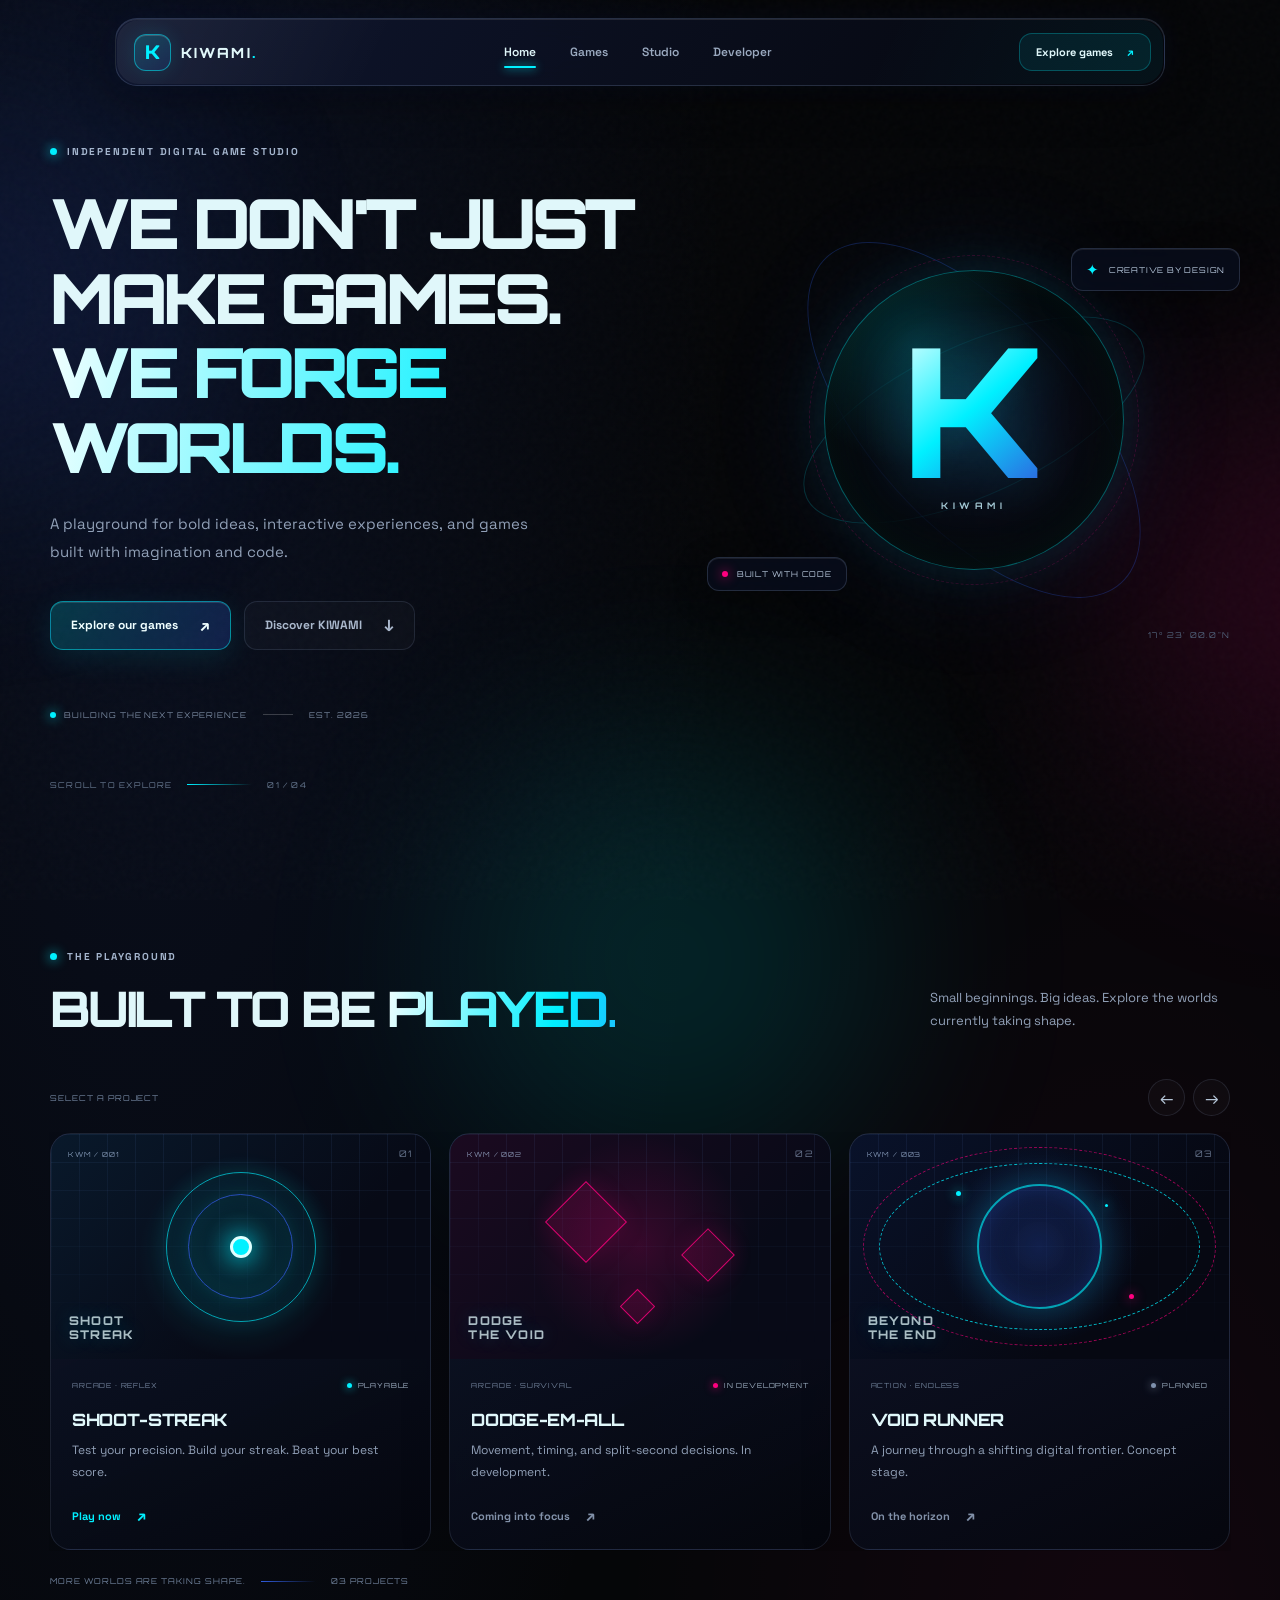
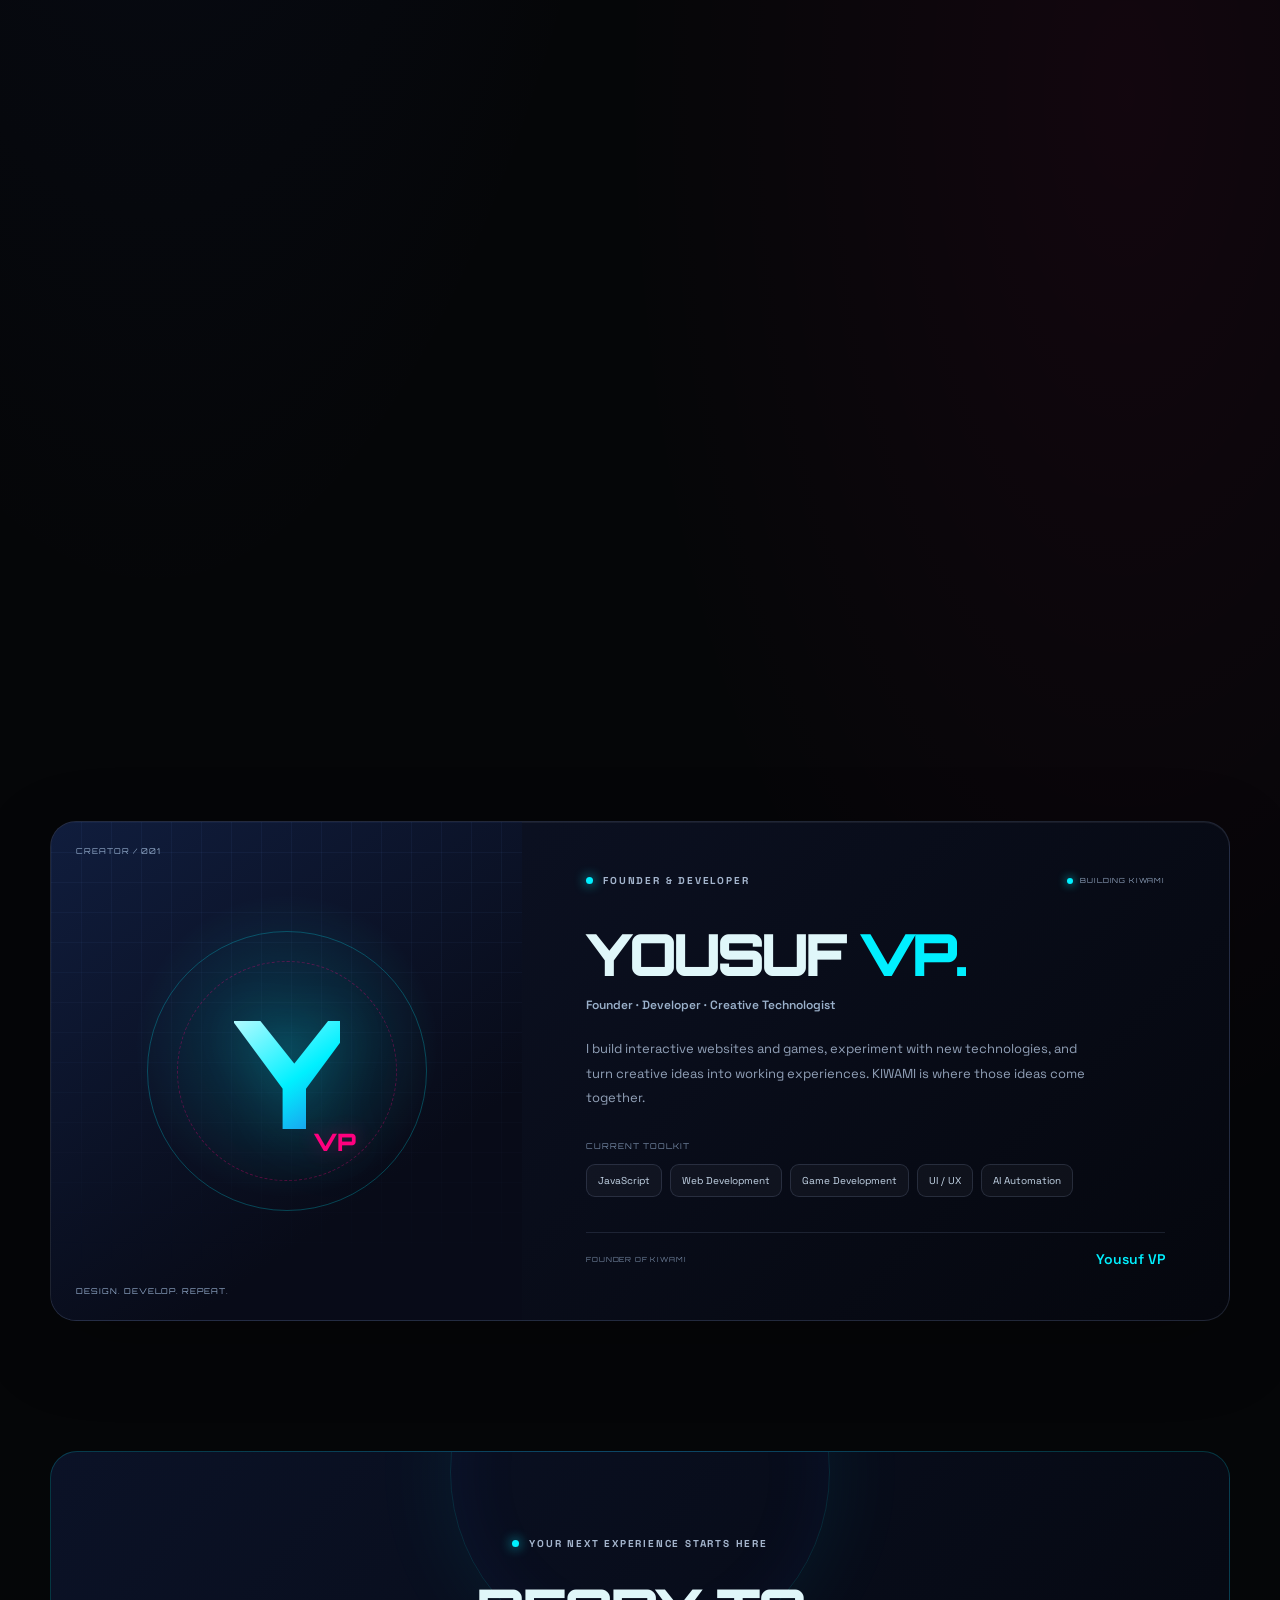
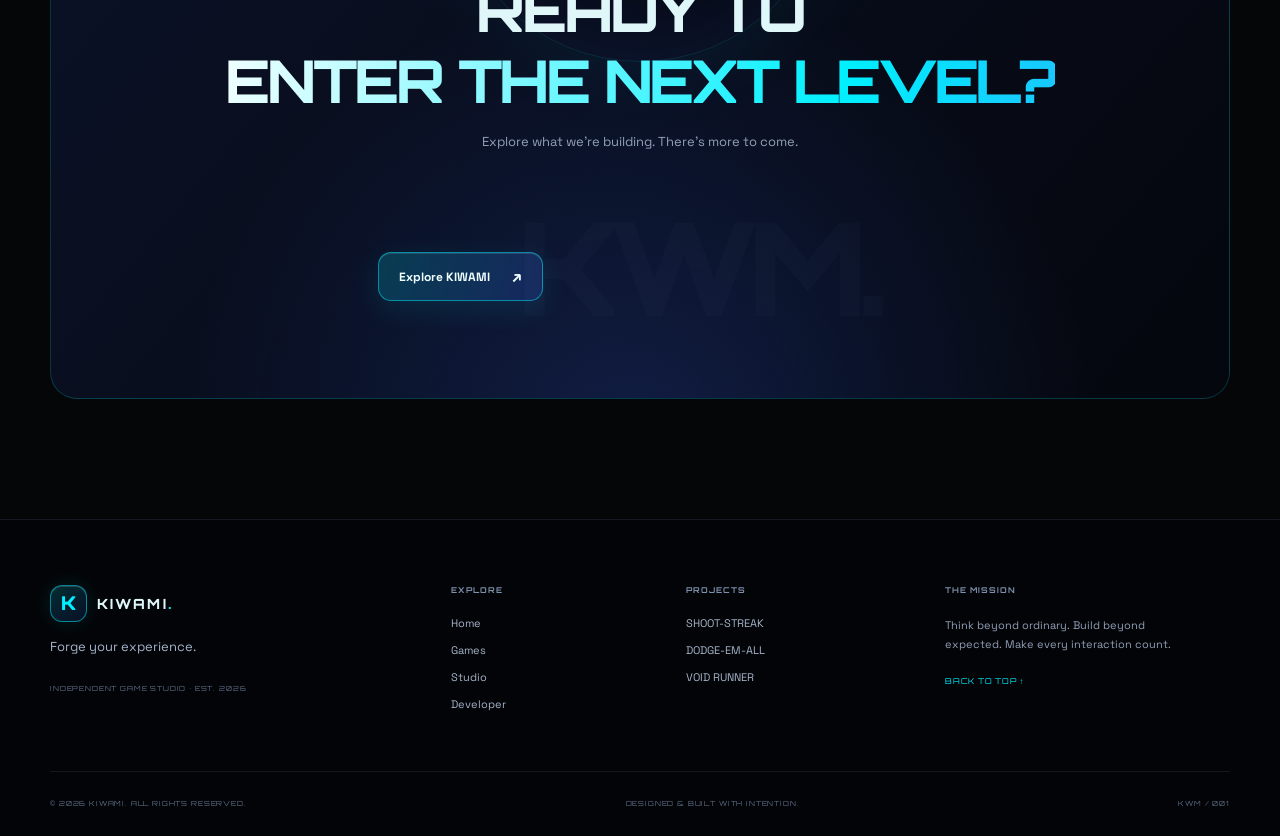
==== commit 9d8ab068: "Add files via upload" ====
--- a/KIWAMI/index.html
+++ b/KIWAMI/index.html
@@ -10,6 +10,7 @@
 
   <link rel="preconnect" href="https://fonts.googleapis.com">
   <link rel="preconnect" href="https://fonts.gstatic.com" crossorigin>
+  <link href="https://fonts.googleapis.com" rel="preconnect">
   <link href="https://fonts.googleapis.com/css2?family=DM+Sans:wght@400;500;600;700&family=Orbitron:wght@500;600;700;800;900&family=Space+Grotesk:wght@400;500;600;700&display=swap" rel="stylesheet">
 
   <link rel="stylesheet" href="style.css">
@@ -22,7 +23,6 @@
   <div class="ambient ambient-three"></div>
   <div class="noise-overlay"></div>
 
-  <!-- Floating glass navigation -->
   <header class="site-header" id="siteHeader">
     <nav class="navbar" aria-label="Main navigation">
       <a class="brand" href="#home" aria-label="KIWAMI home">
@@ -48,7 +48,6 @@
   </header>
 
   <main>
-    <!-- Hero -->
     <section class="hero section-shell" id="home">
       <div class="hero-copy reveal">
         <div class="eyebrow">
@@ -115,13 +114,13 @@
       </div>
     </section>
 
-    <!-- Games -->
     <section class="games-section section-shell section-space" id="games">
       <div class="section-heading reveal">
         <div>
           <div class="eyebrow"><span class="eyebrow-dot"></span> THE PLAYGROUND</div>
           <h2>BUILT TO BE <span class="gradient-text">PLAYED.</span></h2>
         </div>
+
         <p class="section-intro">
           Small beginnings. Big ideas. Explore the worlds currently taking shape.
         </p>
@@ -129,6 +128,7 @@
 
       <div class="games-toolbar reveal">
         <span class="toolbar-label">SELECT A PROJECT</span>
+
         <div class="carousel-controls">
           <button class="circle-control" id="gamesPrev" aria-label="Previous games">←</button>
           <button class="circle-control" id="gamesNext" aria-label="Next games">→</button>
@@ -144,20 +144,24 @@
               <div class="target-ring target-ring-one"></div>
               <div class="target-ring target-ring-two"></div>
               <div class="target-core"></div>
+
               <span class="art-code">KWM / 001</span>
               <span class="art-index">01</span>
               <span class="art-word">SHOOT<br>STREAK</span>
             </div>
+
             <div class="game-card-content">
               <div class="game-card-topline">
                 <span class="game-category">ARCADE · REFLEX</span>
                 <span class="game-status status-live"><i></i> PLAYABLE</span>
               </div>
+
               <h3>SHOOT-STREAK</h3>
               <p>Test your precision. Build your streak. Beat your best score.</p>
-              <button class="game-link play-game-button" data-game="shoot">
+
+              <a class="game-link" href="./shoot-streak/index.html">
                 Play now <span>↗</span>
-              </button>
+              </a>
             </div>
           </article>
 
@@ -167,18 +171,24 @@
               <div class="dodge-shape dodge-shape-one"></div>
               <div class="dodge-shape dodge-shape-two"></div>
               <div class="dodge-shape dodge-shape-three"></div>
+
               <span class="art-code">KWM / 002</span>
               <span class="art-index">02</span>
               <span class="art-word">DODGE<br>THE VOID</span>
             </div>
+
             <div class="game-card-content">
               <div class="game-card-topline">
                 <span class="game-category">ARCADE · SURVIVAL</span>
                 <span class="game-status status-progress"><i></i> IN DEVELOPMENT</span>
               </div>
+
               <h3>DODGE-EM-ALL</h3>
               <p>Movement, timing, and split-second decisions. In development.</p>
-              <span class="game-link game-disabled">Coming into focus <span>↗</span></span>
+
+              <span class="game-link game-disabled">
+                Coming into focus <span>↗</span>
+              </span>
             </div>
           </article>
 
@@ -189,18 +199,24 @@
               <div class="void-particle particle-one"></div>
               <div class="void-particle particle-two"></div>
               <div class="void-particle particle-three"></div>
+
               <span class="art-code">KWM / 003</span>
               <span class="art-index">03</span>
               <span class="art-word">BEYOND<br>THE END</span>
             </div>
+
             <div class="game-card-content">
               <div class="game-card-topline">
                 <span class="game-category">ACTION · ENDLESS</span>
                 <span class="game-status status-planned"><i></i> PLANNED</span>
               </div>
+
               <h3>VOID RUNNER</h3>
               <p>A journey through a shifting digital frontier. Concept stage.</p>
-              <span class="game-link game-disabled">On the horizon <span>↗</span></span>
+
+              <span class="game-link game-disabled">
+                On the horizon <span>↗</span>
+              </span>
             </div>
           </article>
 
@@ -214,17 +230,19 @@
       </div>
     </section>
 
-    <!-- Studio -->
     <section class="studio-section section-shell section-space" id="studio">
       <div class="studio-panel reveal">
         <div class="studio-content">
           <div class="eyebrow"><span class="eyebrow-dot"></span> THE KIWAMI PHILOSOPHY</div>
+
           <h2>EXTREME IDEAS.<br><span class="gradient-text">INTENTIONAL DESIGN.</span></h2>
+
           <p>
             KIWAMI is an independent creative space focused on building
             interactive experiences. Every project starts with a simple
             question: what would make this unforgettable?
           </p>
+
           <a class="button button-outline" href="#developer">
             Meet the developer <span>↗</span>
           </a>
@@ -246,13 +264,13 @@
       </div>
     </section>
 
-    <!-- Developer spotlight -->
     <section class="developer-section section-shell section-space" id="developer">
       <div class="section-heading reveal">
         <div>
           <div class="eyebrow"><span class="eyebrow-dot"></span> THE PERSON BEHIND THE PIXELS</div>
           <h2>MEET THE <span class="gradient-text">BUILDER.</span></h2>
         </div>
+
         <p class="section-intro">
           Ideas become experiences when someone decides to build them.
         </p>
@@ -284,6 +302,7 @@
           </p>
 
           <div class="skill-heading">CURRENT TOOLKIT</div>
+
           <div class="skill-list">
             <span>JavaScript</span>
             <span>Web Development</span>
@@ -300,27 +319,34 @@
       </article>
     </section>
 
-    <!-- Closing CTA -->
     <section class="closing-section section-shell">
       <div class="cta-panel reveal">
         <div class="cta-orb"></div>
+
         <div class="eyebrow"><span class="eyebrow-dot"></span> YOUR NEXT EXPERIENCE STARTS HERE</div>
+
         <h2>READY TO<br><span class="gradient-text">ENTER THE NEXT LEVEL?</span></h2>
+
         <p>Explore what we're building. There's more to come.</p>
-        <a class="button button-primary" href="#games">Explore KIWAMI <span>↗</span></a>
+
+        <a class="button button-primary" href="#games">
+          Explore KIWAMI <span>↗</span>
+        </a>
+
         <span class="cta-watermark">KWM.</span>
       </div>
     </section>
   </main>
 
-  <!-- Footer -->
   <footer class="site-footer">
     <div class="footer-main section-shell">
+
       <div class="footer-brand-column">
         <a class="brand footer-brand" href="#home">
           <span class="brand-mark">K</span>
           <span class="brand-name">KIWAMI<span class="brand-period">.</span></span>
         </a>
+
         <p>Forge your experience.</p>
         <span class="footer-small">INDEPENDENT GAME STUDIO · EST. 2026</span>
       </div>
@@ -335,7 +361,7 @@
 
       <div class="footer-column">
         <h4>PROJECTS</h4>
-        <a href="#games">SHOOT-STREAK</a>
+        <a href="./shoot-streak/index.html">SHOOT-STREAK</a>
         <a href="#games">DODGE-EM-ALL</a>
         <a href="#games">VOID RUNNER</a>
       </div>
@@ -353,50 +379,5 @@
       <span class="footer-version">KWM / 001</span>
     </div>
   </footer>
-
-  <!-- Shoot-Streak modal -->
-  <div class="game-modal" id="shootModal" aria-hidden="true">
-    <div class="modal-backdrop" data-close-modal></div>
-
-    <div class="modal-window" role="dialog" aria-modal="true" aria-labelledby="modalTitle">
-      <div class="modal-header">
-        <div>
-          <span class="modal-kicker">KIWAMI ARCADE / 001</span>
-          <h2 id="modalTitle">SHOOT-STREAK</h2>
-        </div>
-        <button class="modal-close" id="closeShootGame" aria-label="Close game">×</button>
-      </div>
-
-      <div class="game-stats">
-        <div class="stat-box">
-          <span>SCORE</span>
-          <strong id="gameScore">0</strong>
-        </div>
-        <div class="stat-box">
-          <span>TIME</span>
-          <strong id="gameTime">30</strong>
-        </div>
-        <div class="stat-box">
-          <span>BEST</span>
-          <strong id="gameBest">0</strong>
-        </div>
-      </div>
-
-      <div class="game-arena" id="gameArena">
-        <div class="arena-message" id="arenaMessage">
-          <span class="arena-symbol">◎</span>
-          <strong>READY?</strong>
-          <p>Tap the targets before time runs out.</p>
-          <button class="button button-primary" id="startGame">Start game <span>↗</span></button>
-        </div>
-        <button class="shoot-target" id="shootTarget" aria-label="Hit target"></button>
-      </div>
-
-      <div class="modal-footer">
-        <span>30 SECOND CHALLENGE</span>
-        <span>PRECISION IS EVERYTHING.</span>
-      </div>
-    </div>
-  </div>
 </body>
 </html>
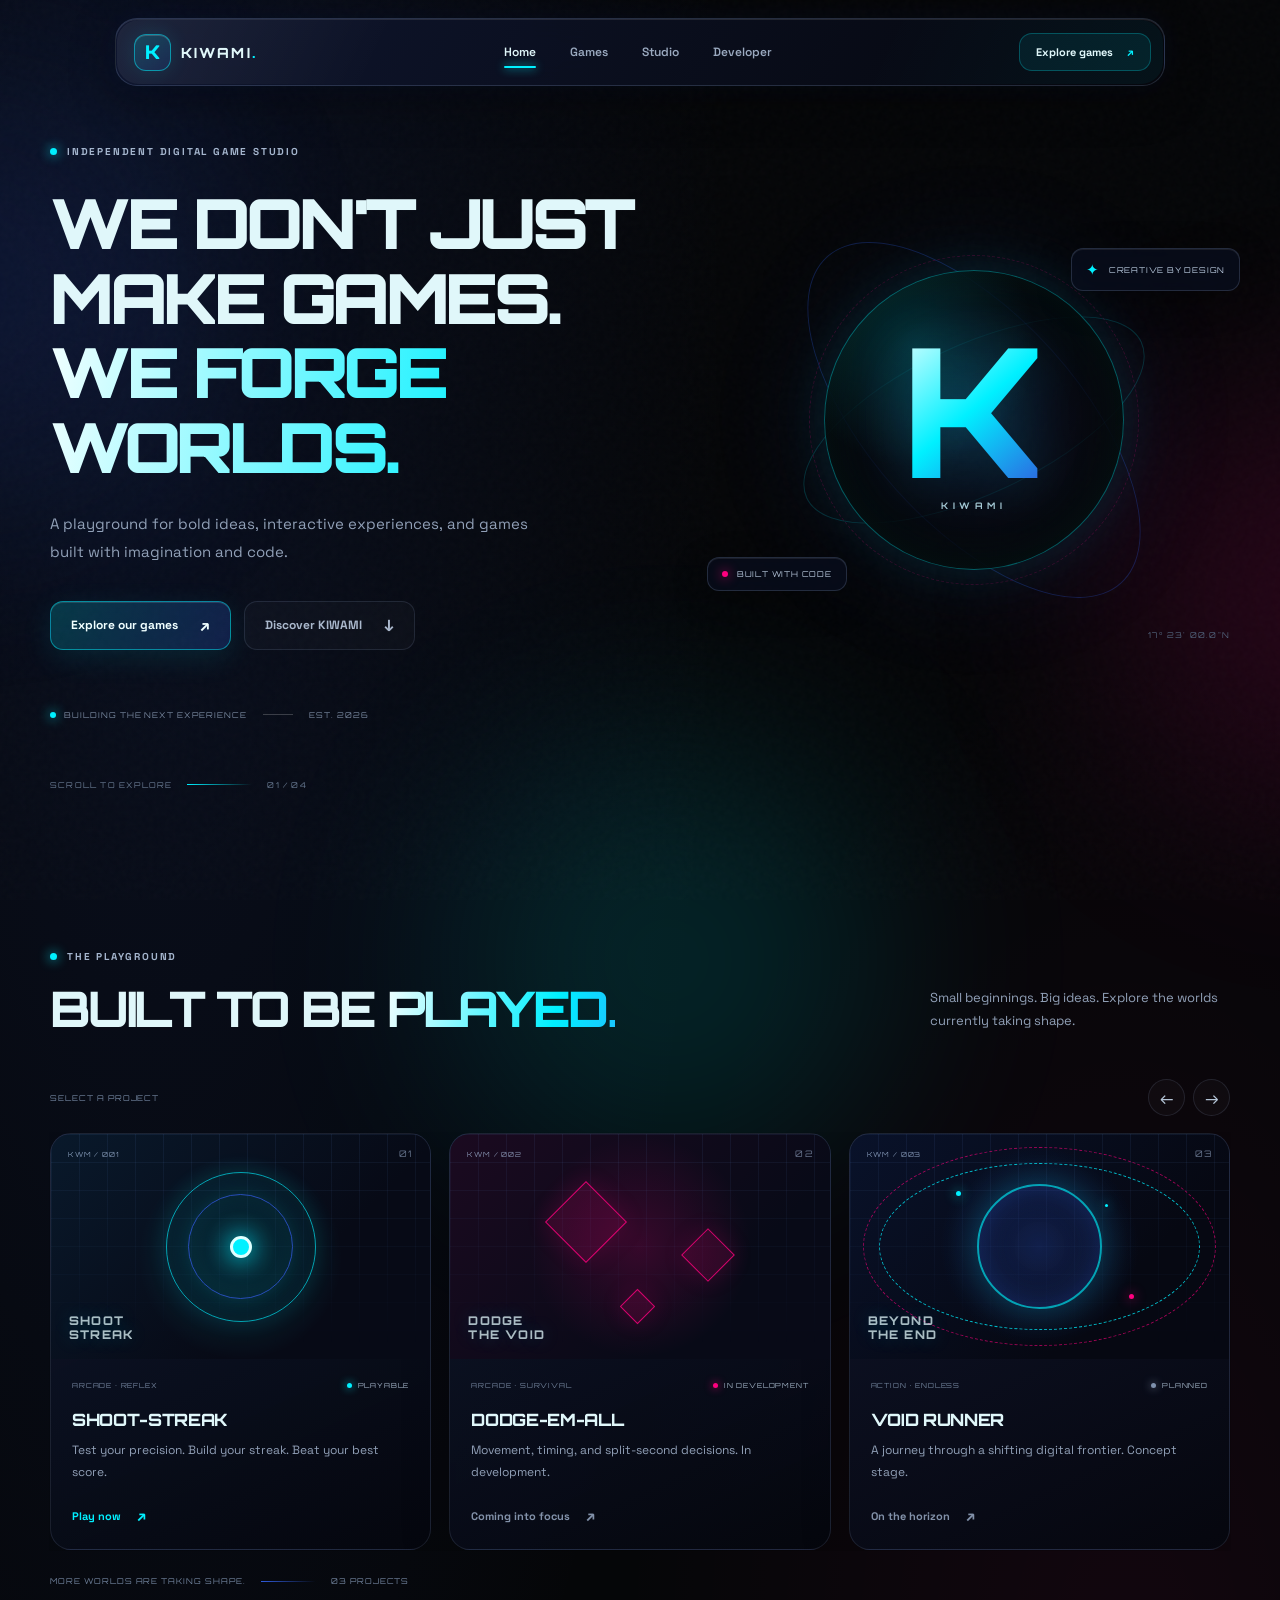
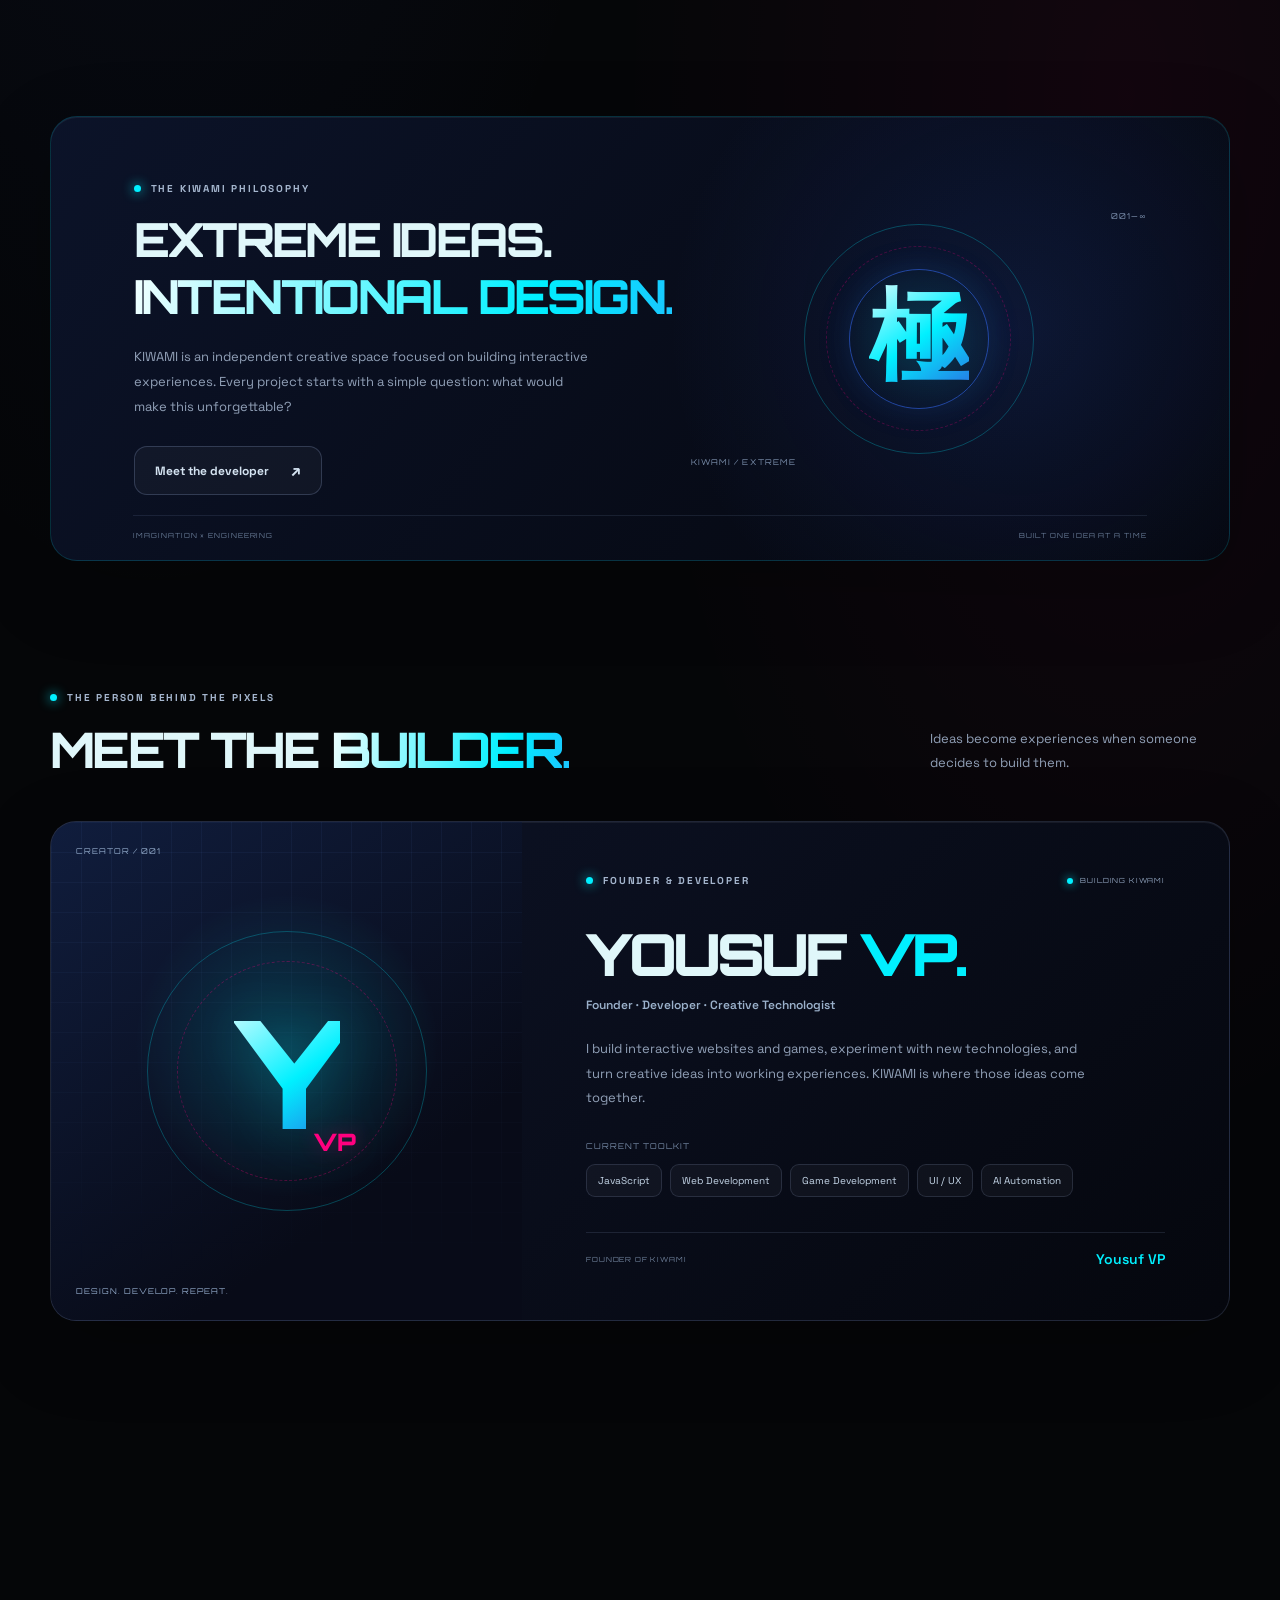
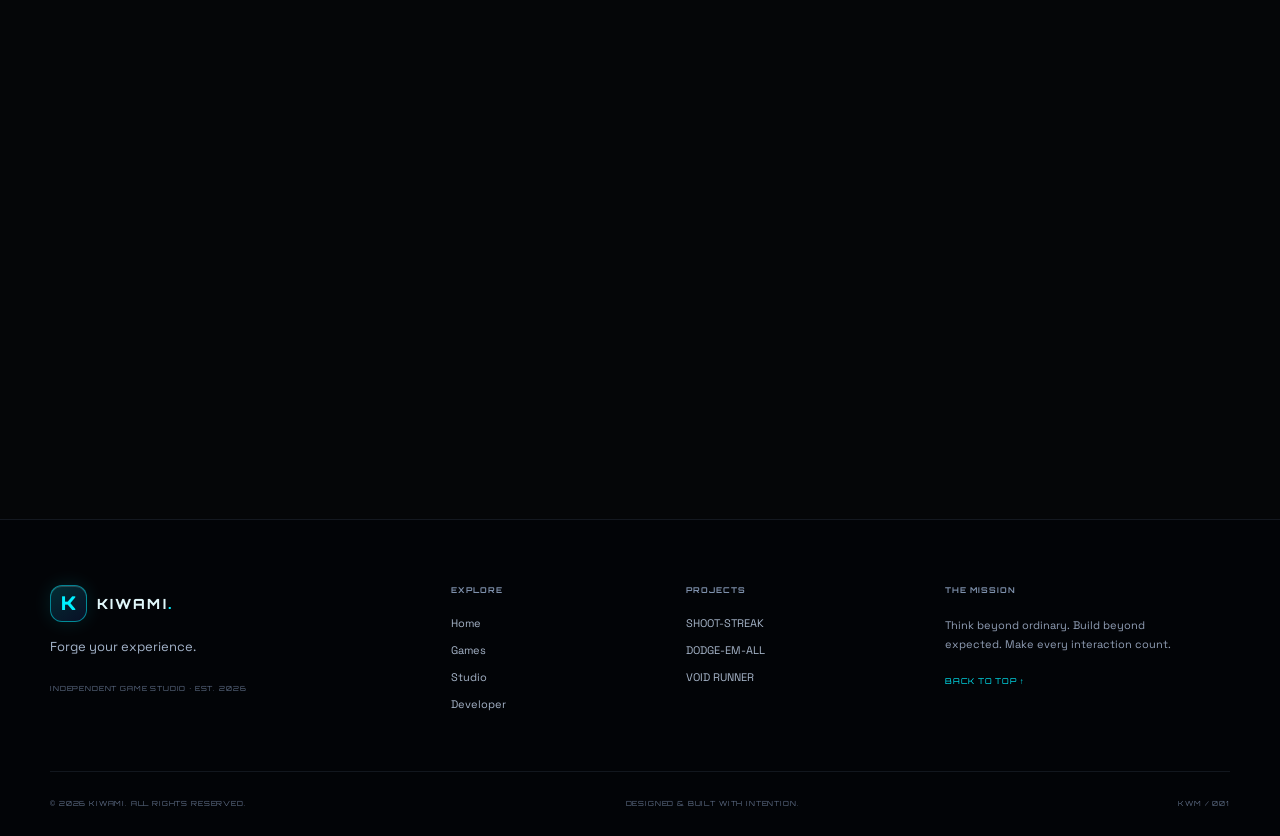
==== commit 988198b1: "Update index.html" ====
--- a/KIWAMI/index.html
+++ b/KIWAMI/index.html
@@ -6,6 +6,7 @@
   <meta name="viewport" content="width=device-width, initial-scale=1.0">
   <meta name="theme-color" content="#050608">
   <meta name="description" content="KIWAMI is an independent creative game studio forging interactive experiences, browser games, and digital worlds.">
+  <meta name="google-site-verification" content="1-chITT9yZBIFZdZpfO3Z14oICo22rH16yySuZjNtFM" />
   <title>KIWAMI — Forge Your Experience</title>
 
   <link rel="preconnect" href="https://fonts.googleapis.com">
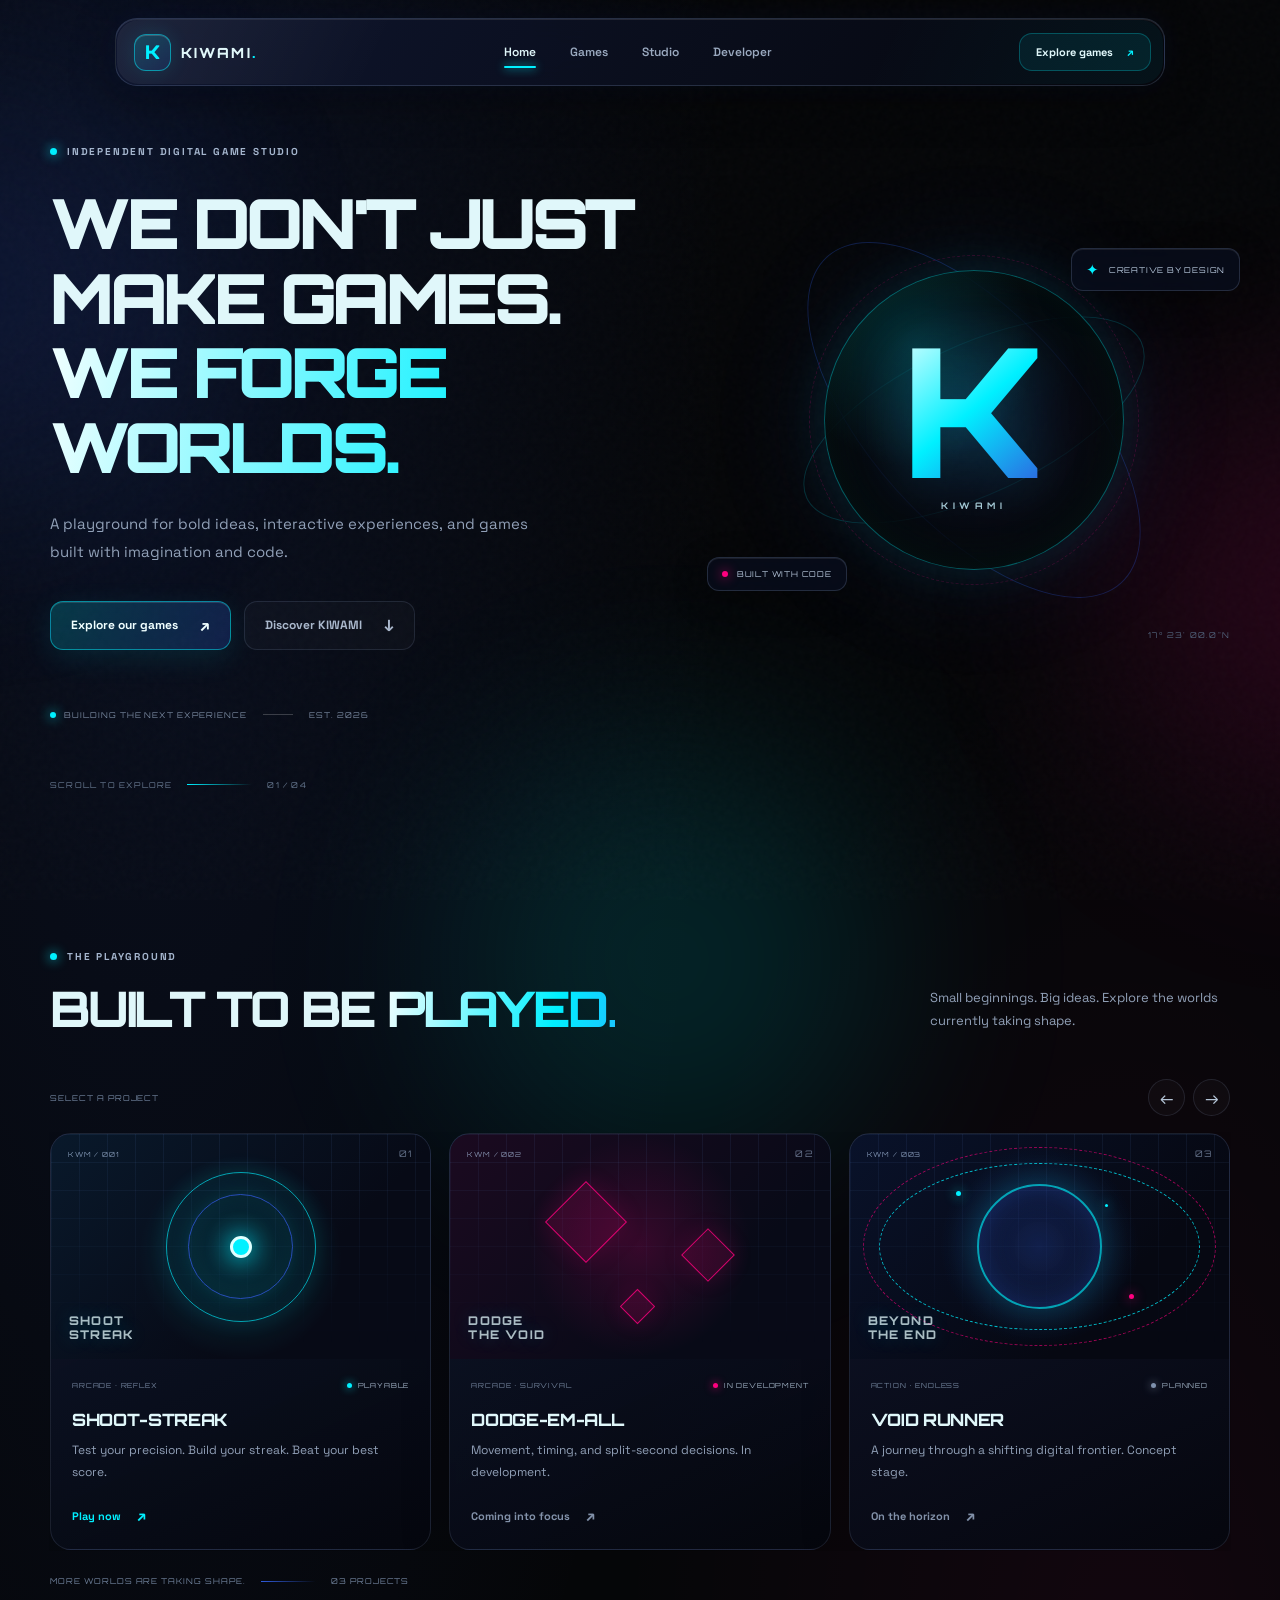
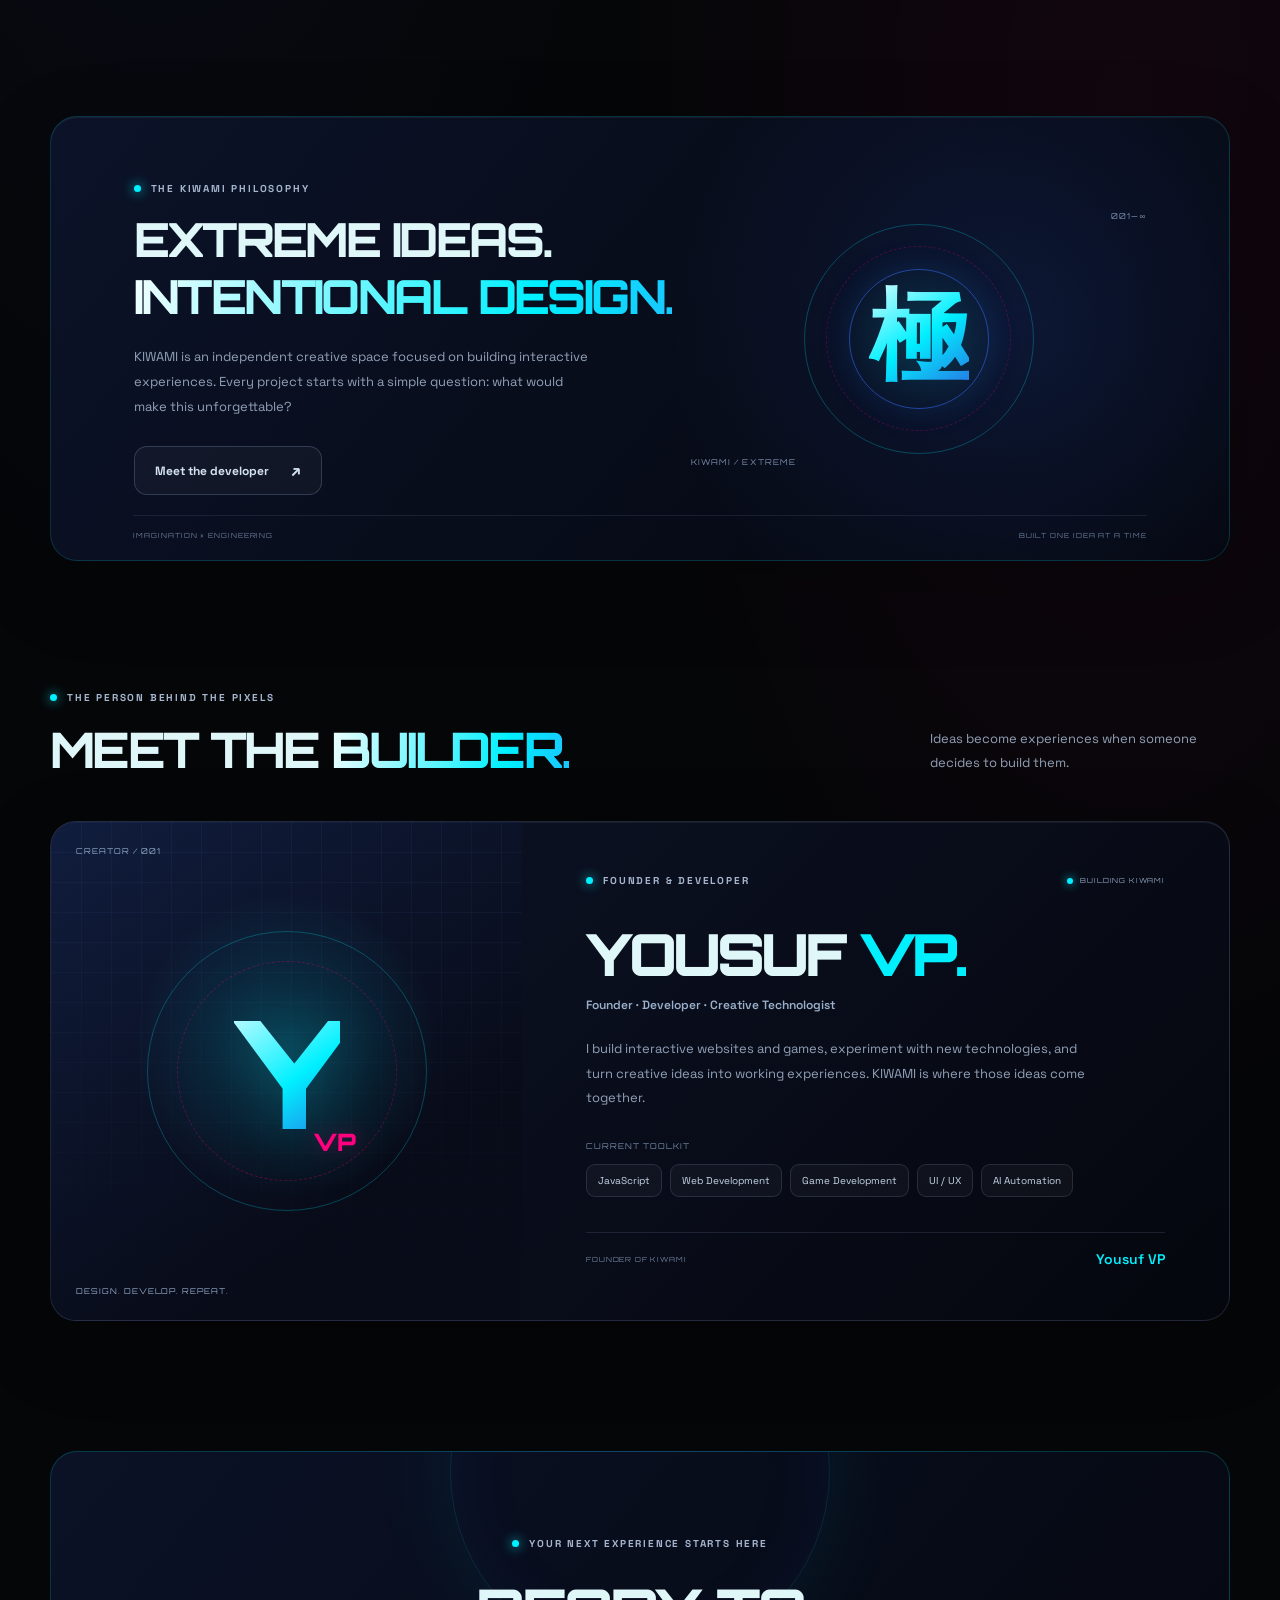
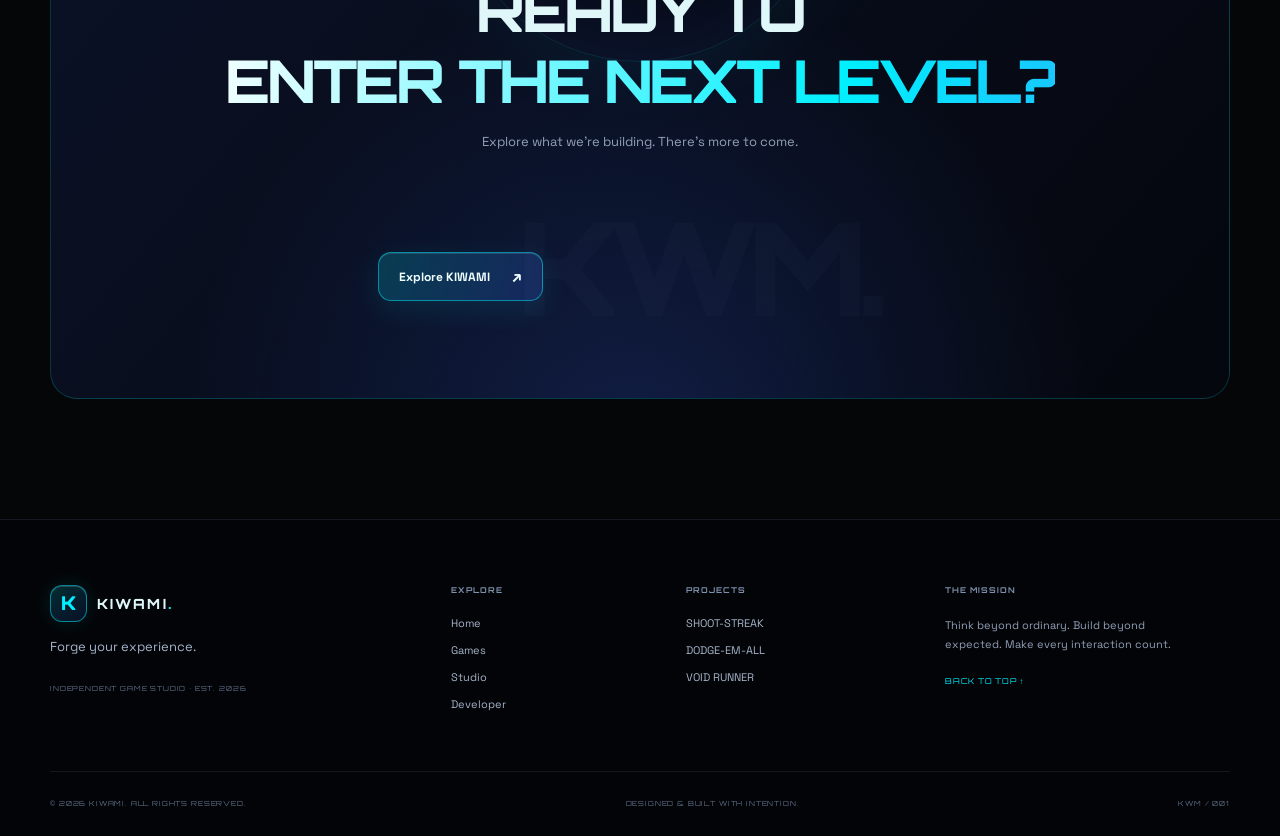
==== commit 65d34b28: "Add files via upload" ====
--- a/KIWAMI/index.html
+++ b/KIWAMI/index.html
@@ -6,7 +6,6 @@
   <meta name="viewport" content="width=device-width, initial-scale=1.0">
   <meta name="theme-color" content="#050608">
   <meta name="description" content="KIWAMI is an independent creative game studio forging interactive experiences, browser games, and digital worlds.">
-  <meta name="google-site-verification" content="1-chITT9yZBIFZdZpfO3Z14oICo22rH16yySuZjNtFM" />
   <title>KIWAMI — Forge Your Experience</title>
 
   <link rel="preconnect" href="https://fonts.googleapis.com">
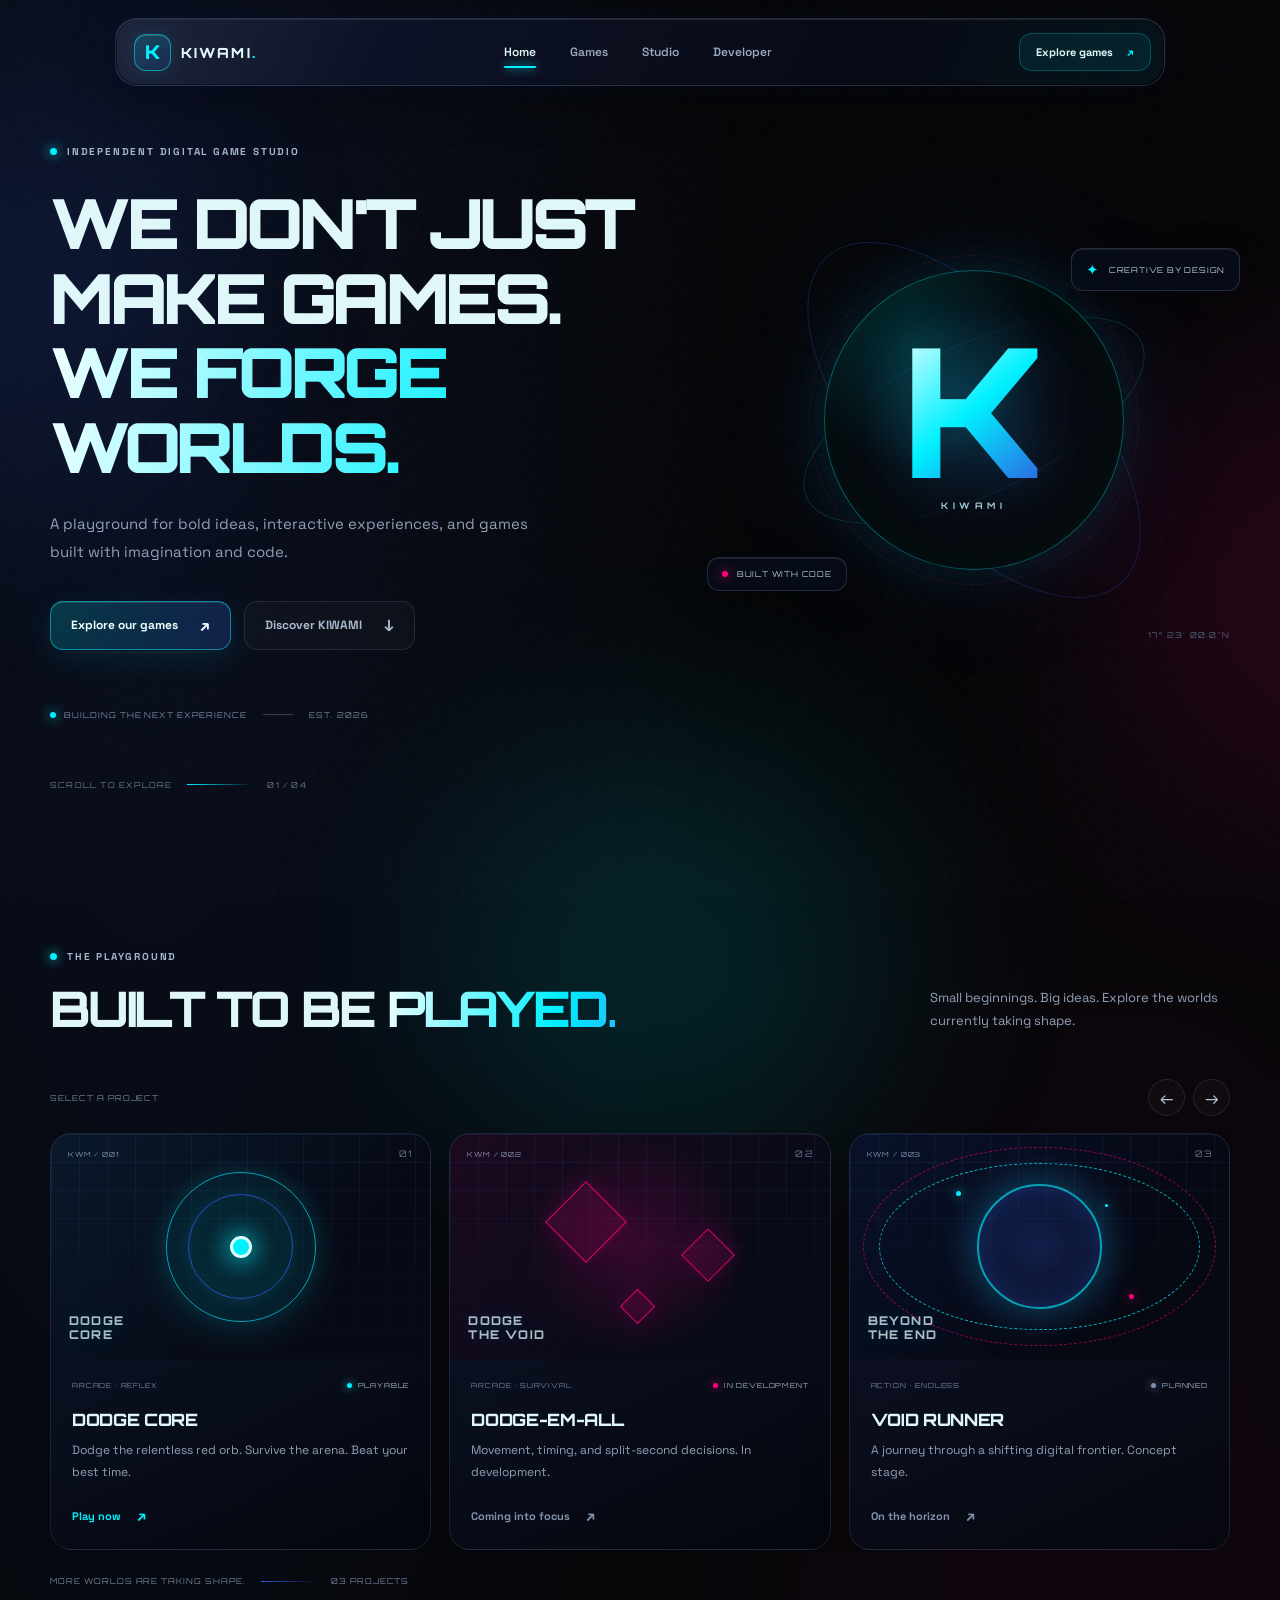
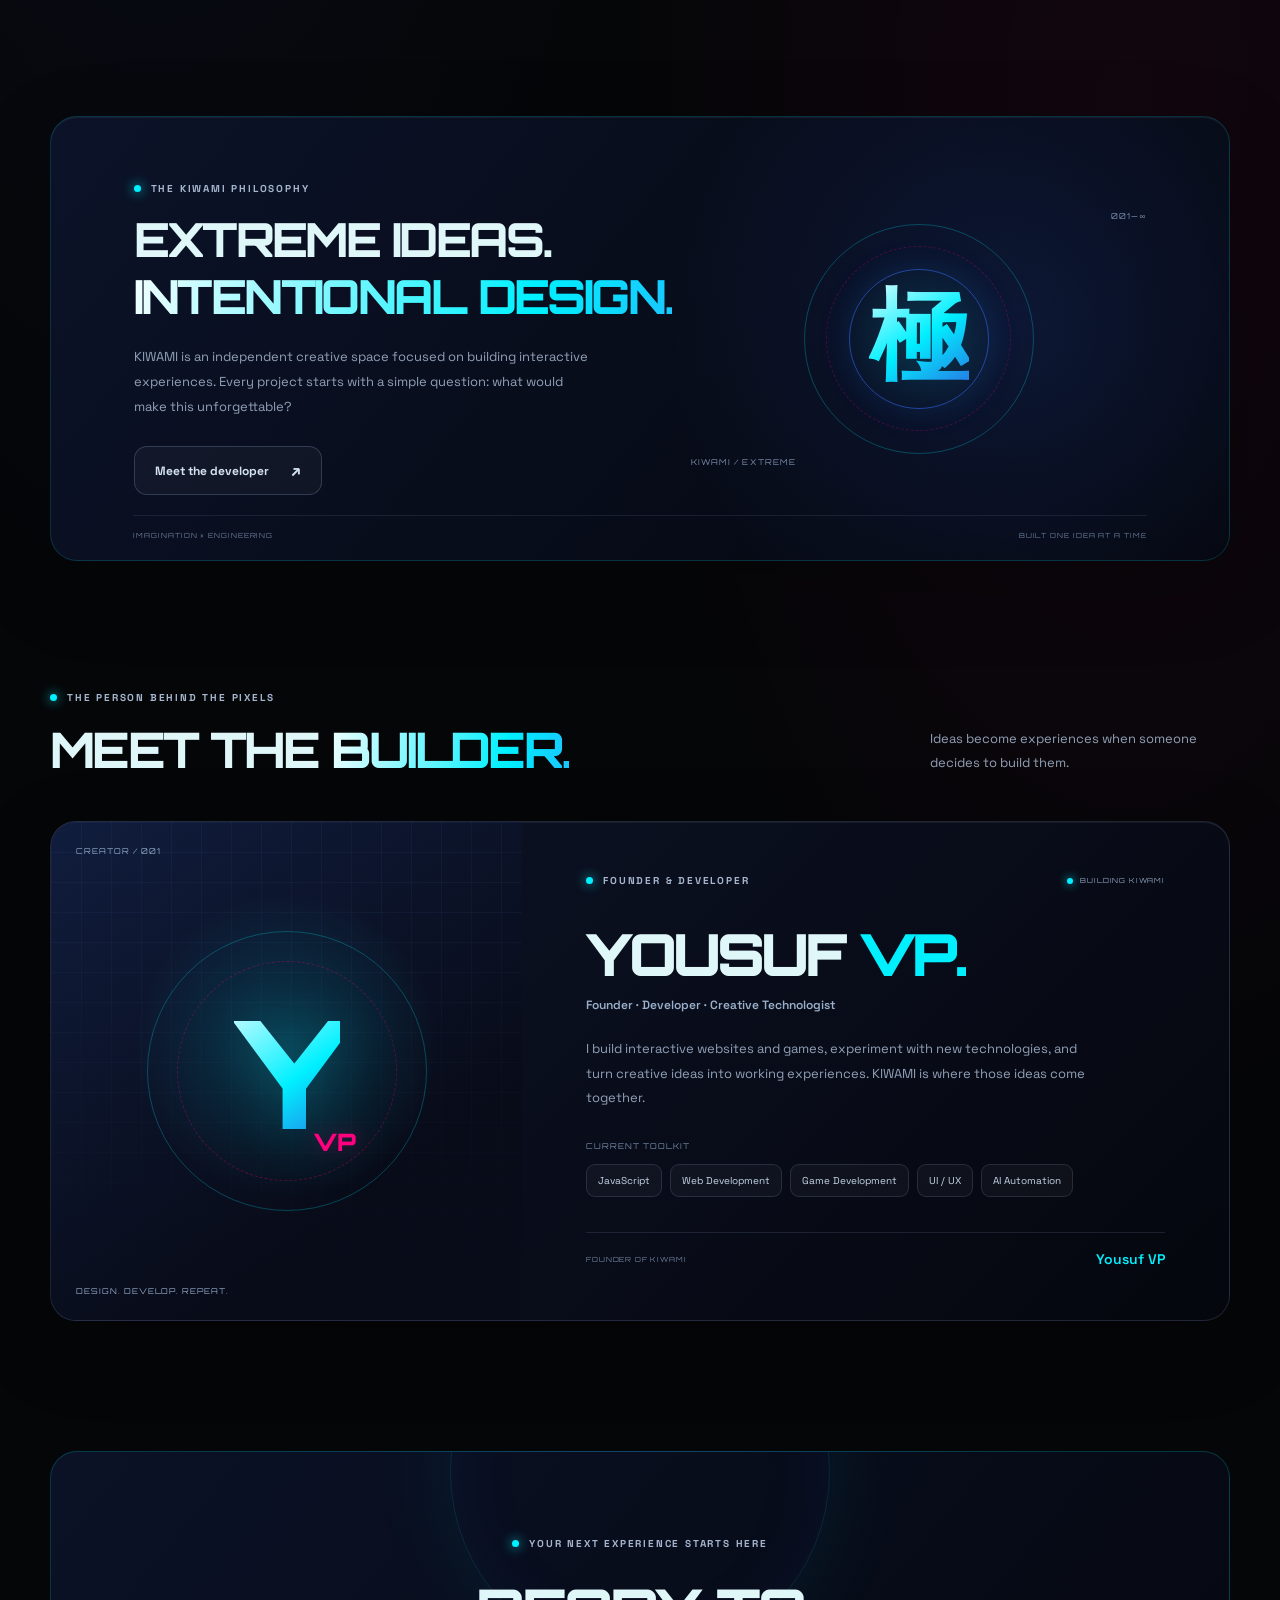
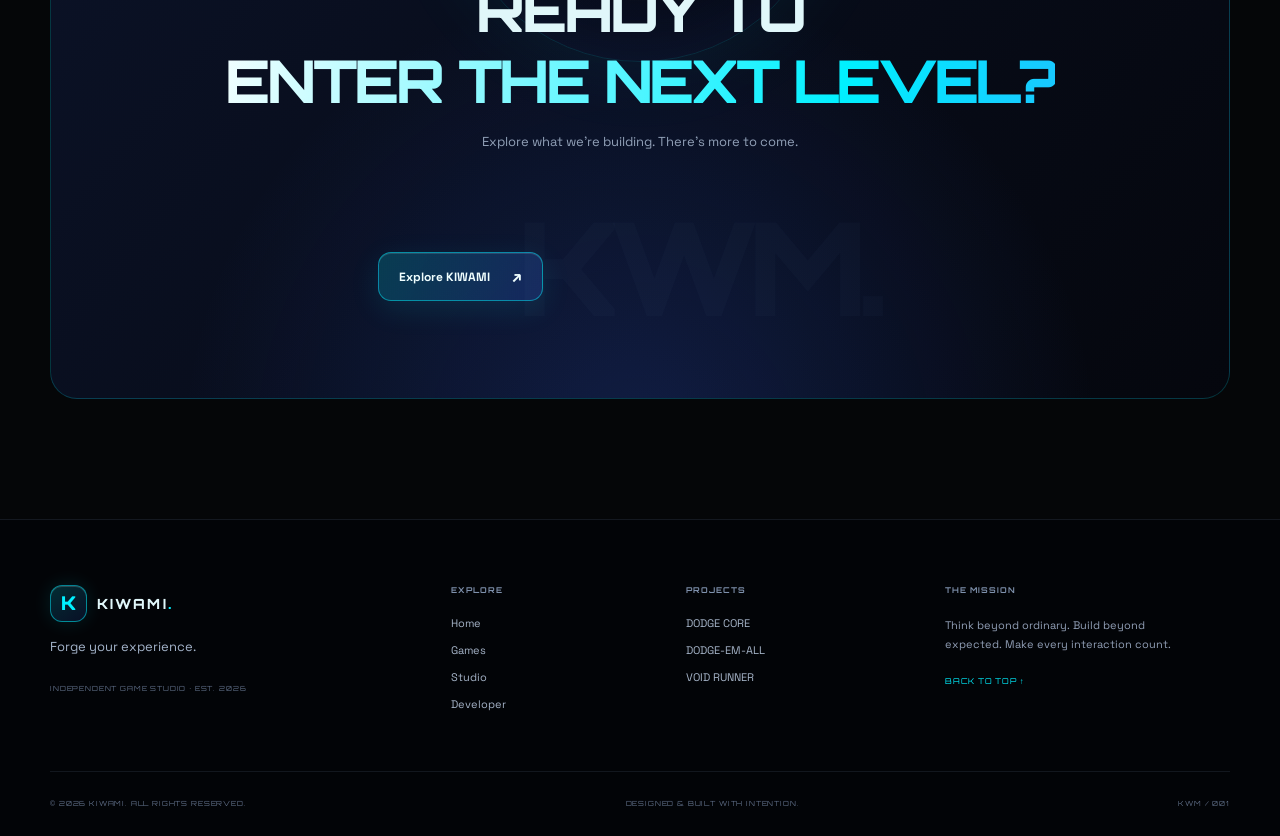
==== commit e2a67db5: "Update KIWAMI homepage game branding to DODGE CORE" ====
--- a/KIWAMI/index.html
+++ b/KIWAMI/index.html
@@ -3,6 +3,7 @@
 <html lang="en">
 <head>
   <meta charset="UTF-8">
+  <meta name="msvalidate.01" content="EEBED3EF7D3FD8F33987FCDCA39C9DD0" />
   <meta name="viewport" content="width=device-width, initial-scale=1.0">
   <meta name="theme-color" content="#050608">
   <meta name="description" content="KIWAMI is an independent creative game studio forging interactive experiences, browser games, and digital worlds.">
@@ -147,7 +148,7 @@
 
               <span class="art-code">KWM / 001</span>
               <span class="art-index">01</span>
-              <span class="art-word">SHOOT<br>STREAK</span>
+              <span class="art-word">DODGE<br>CORE</span>
             </div>
 
             <div class="game-card-content">
@@ -156,8 +157,8 @@
                 <span class="game-status status-live"><i></i> PLAYABLE</span>
               </div>
 
-              <h3>SHOOT-STREAK</h3>
-              <p>Test your precision. Build your streak. Beat your best score.</p>
+              <h3>DODGE CORE</h3>
+              <p>Dodge the relentless red orb. Survive the arena. Beat your best time.</p>
 
               <a class="game-link" href="./shoot-streak/index.html">
                 Play now <span>↗</span>
@@ -361,7 +362,7 @@
 
       <div class="footer-column">
         <h4>PROJECTS</h4>
-        <a href="./shoot-streak/index.html">SHOOT-STREAK</a>
+        <a href="./shoot-streak/index.html">DODGE CORE</a>
         <a href="#games">DODGE-EM-ALL</a>
         <a href="#games">VOID RUNNER</a>
       </div>
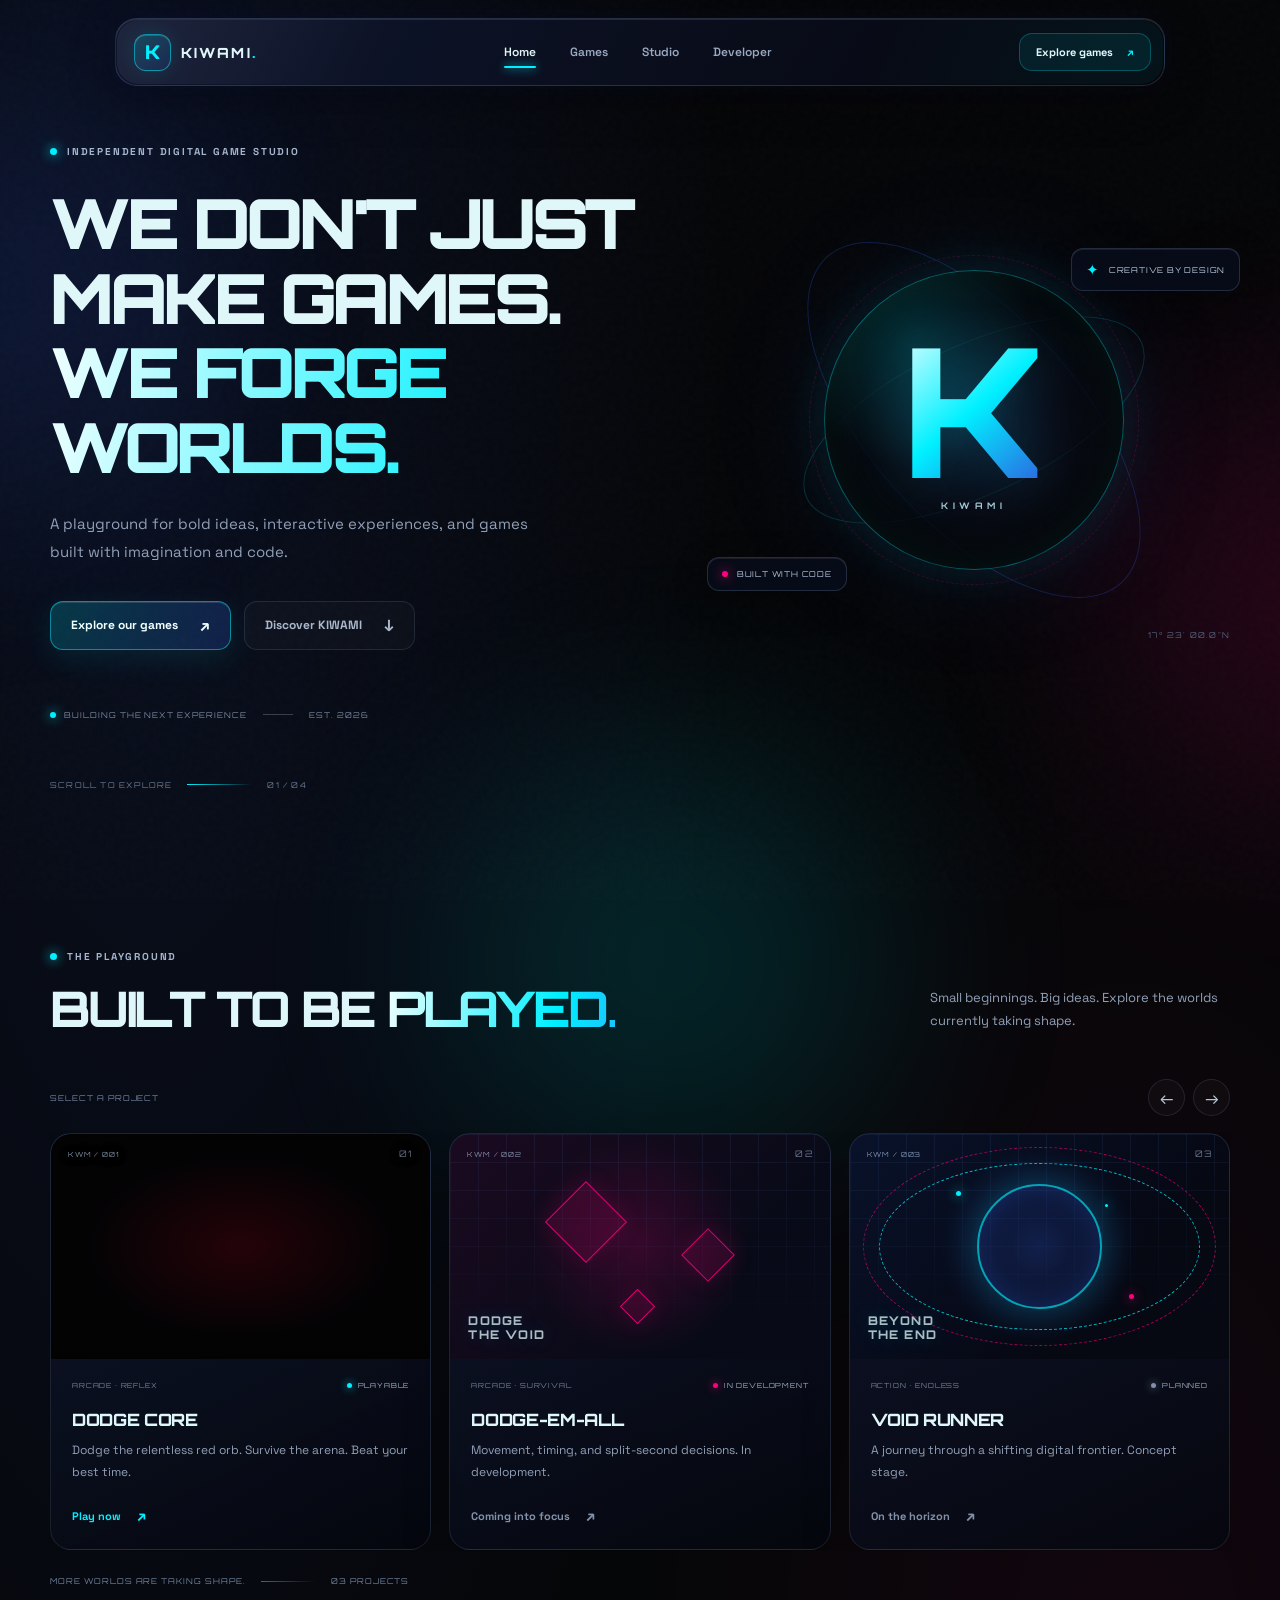
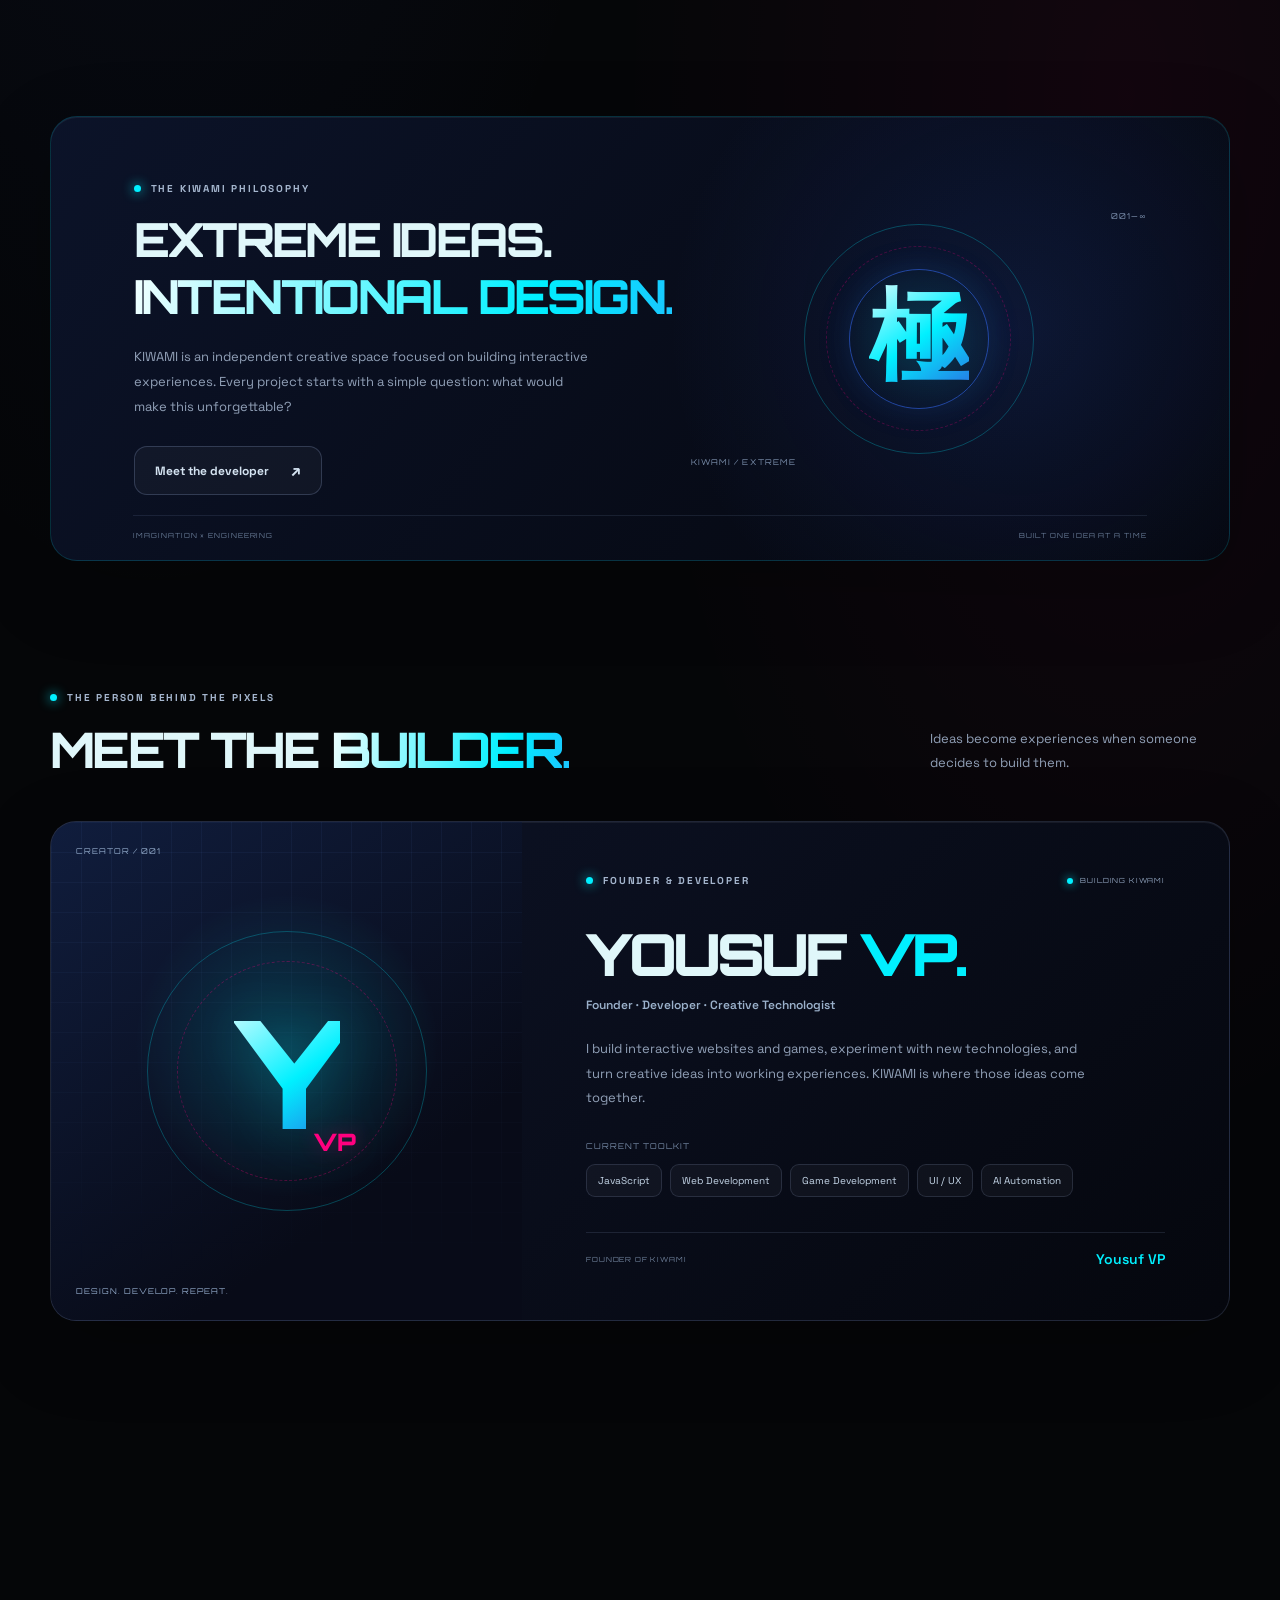
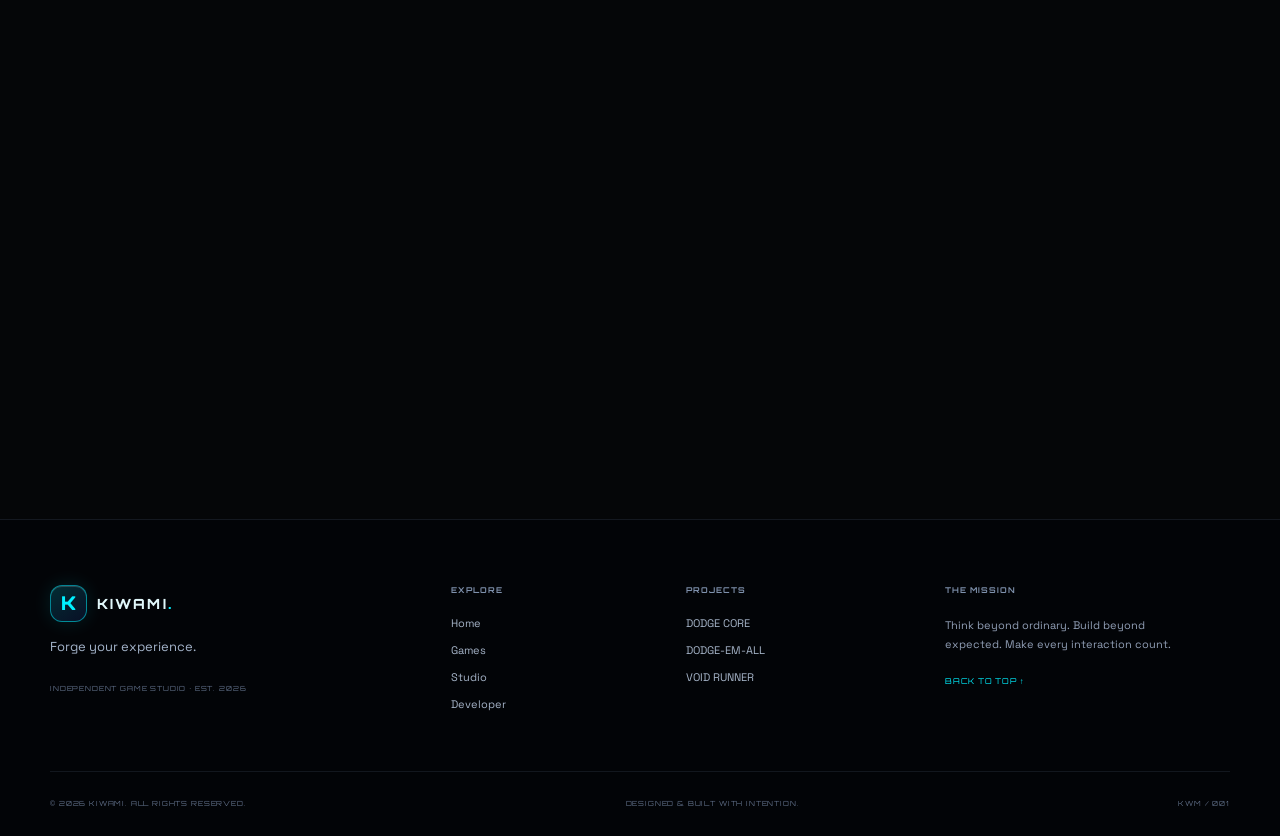
==== commit 0f69d0ae: "Add DODGE CORE thumbnail to KIWAMI home page" ====
--- a/KIWAMI/index.html
+++ b/KIWAMI/index.html
@@ -141,14 +141,9 @@
 
           <article class="game-card game-card-blue">
             <div class="game-art shoot-art">
-              <div class="art-grid"></div>
-              <div class="target-ring target-ring-one"></div>
-              <div class="target-ring target-ring-two"></div>
-              <div class="target-core"></div>
-
+              <img src="./assets/dodge-core-thumb.webp" alt="DODGE CORE — red orb racing through a dark arena">
               <span class="art-code">KWM / 001</span>
               <span class="art-index">01</span>
-              <span class="art-word">DODGE<br>CORE</span>
             </div>
 
             <div class="game-card-content">
--- a/KIWAMI/style.css
+++ b/KIWAMI/style.css
@@ -2114,3 +2114,41 @@
     transform: none;
   }
 }
+
+
+/* DODGE CORE — official home-page thumbnail */
+.game-art.shoot-art {
+  position: relative;
+  display: grid;
+  place-items: center;
+  overflow: hidden;
+  isolation: isolate;
+  background:
+    radial-gradient(ellipse at 50% 50%, rgba(255, 0, 35, .13), transparent 58%),
+    #030304;
+}
+.game-art.shoot-art img {
+  display: block;
+  width: 100%;
+  height: 100%;
+  object-fit: contain;
+  object-position: center;
+  transition: transform .55s cubic-bezier(.2, .8, .2, 1), filter .55s;
+}
+.game-card:hover .game-art.shoot-art img {
+  transform: scale(1.035);
+  filter: drop-shadow(0 0 18px rgba(255, 0, 35, .22));
+}
+.game-art.shoot-art::after {
+  content: "";
+  position: absolute;
+  inset: 0;
+  z-index: 1;
+  pointer-events: none;
+  background: linear-gradient(180deg, rgba(0,0,0,.2), transparent 22%, transparent 78%, rgba(0,0,0,.24));
+}
+.game-art.shoot-art .art-code,
+.game-art.shoot-art .art-index {
+  z-index: 2;
+  text-shadow: 0 2px 8px #000, 0 0 10px #000;
+}
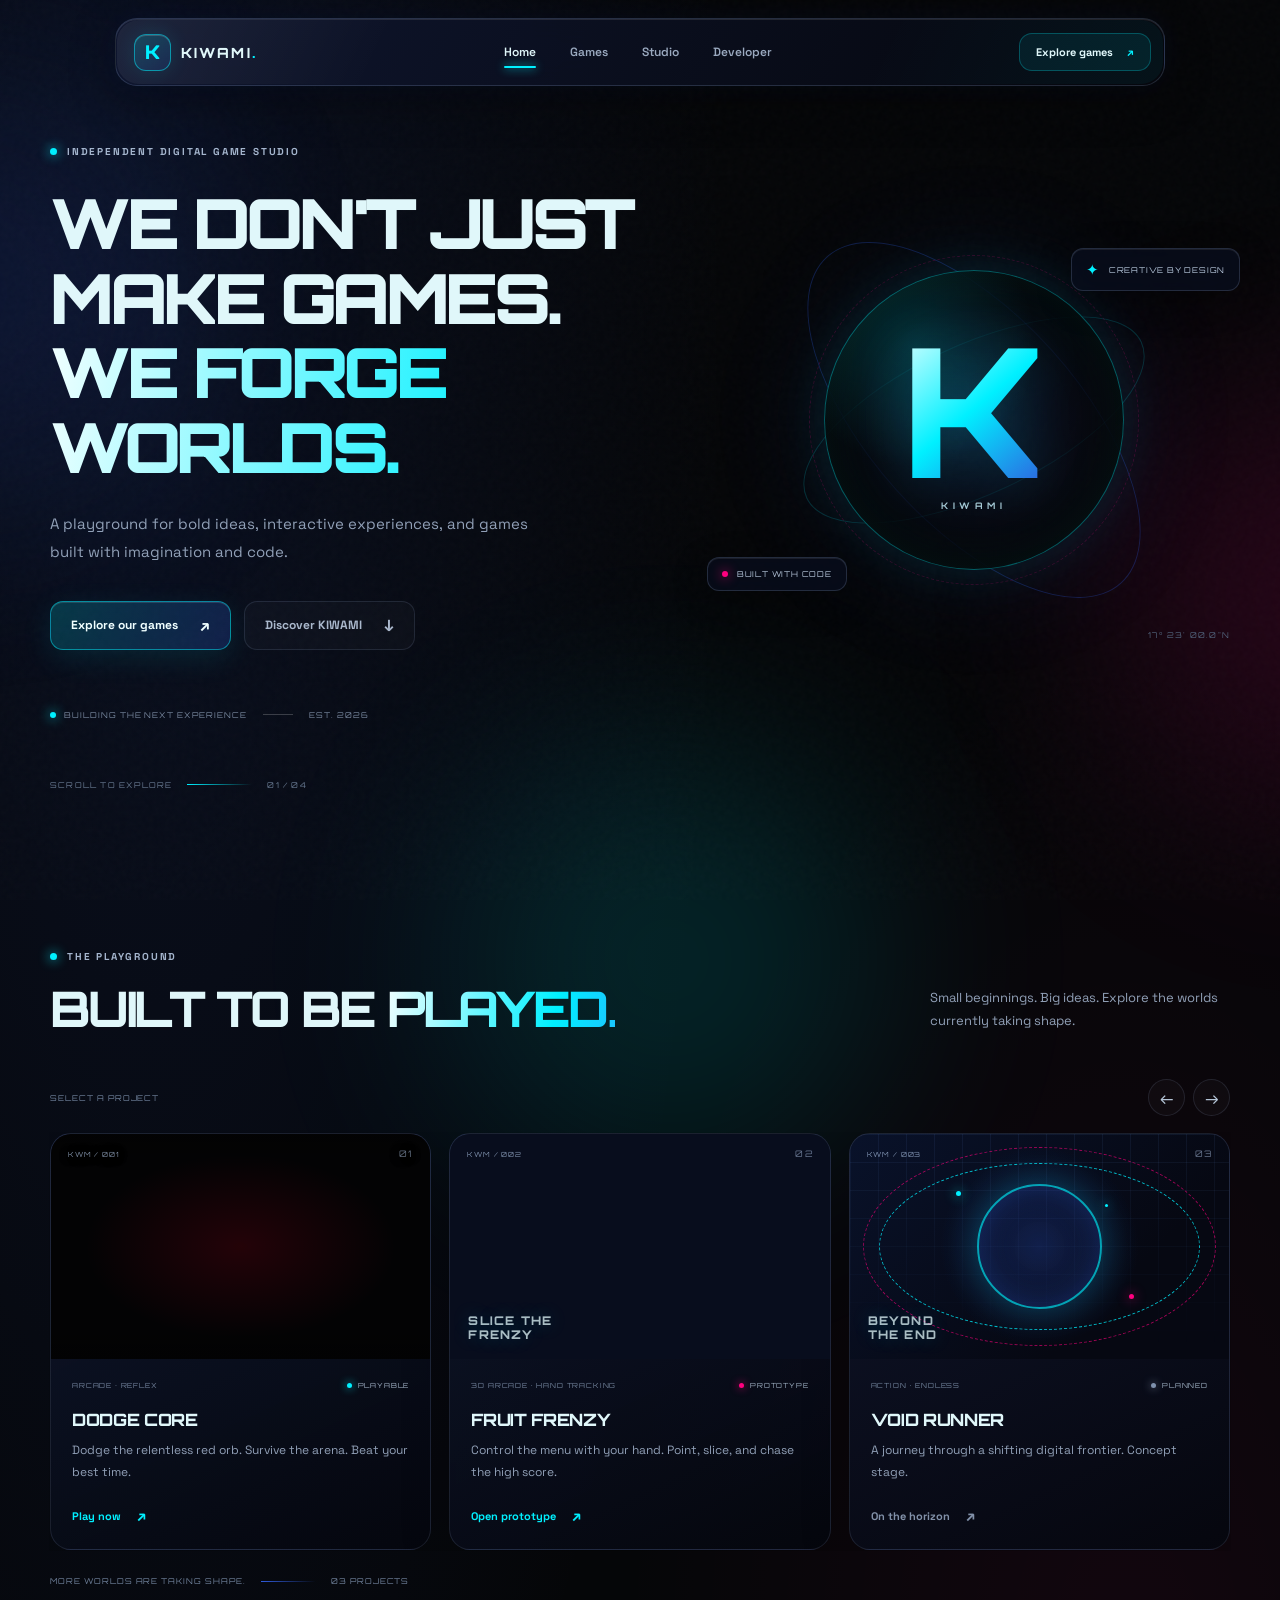
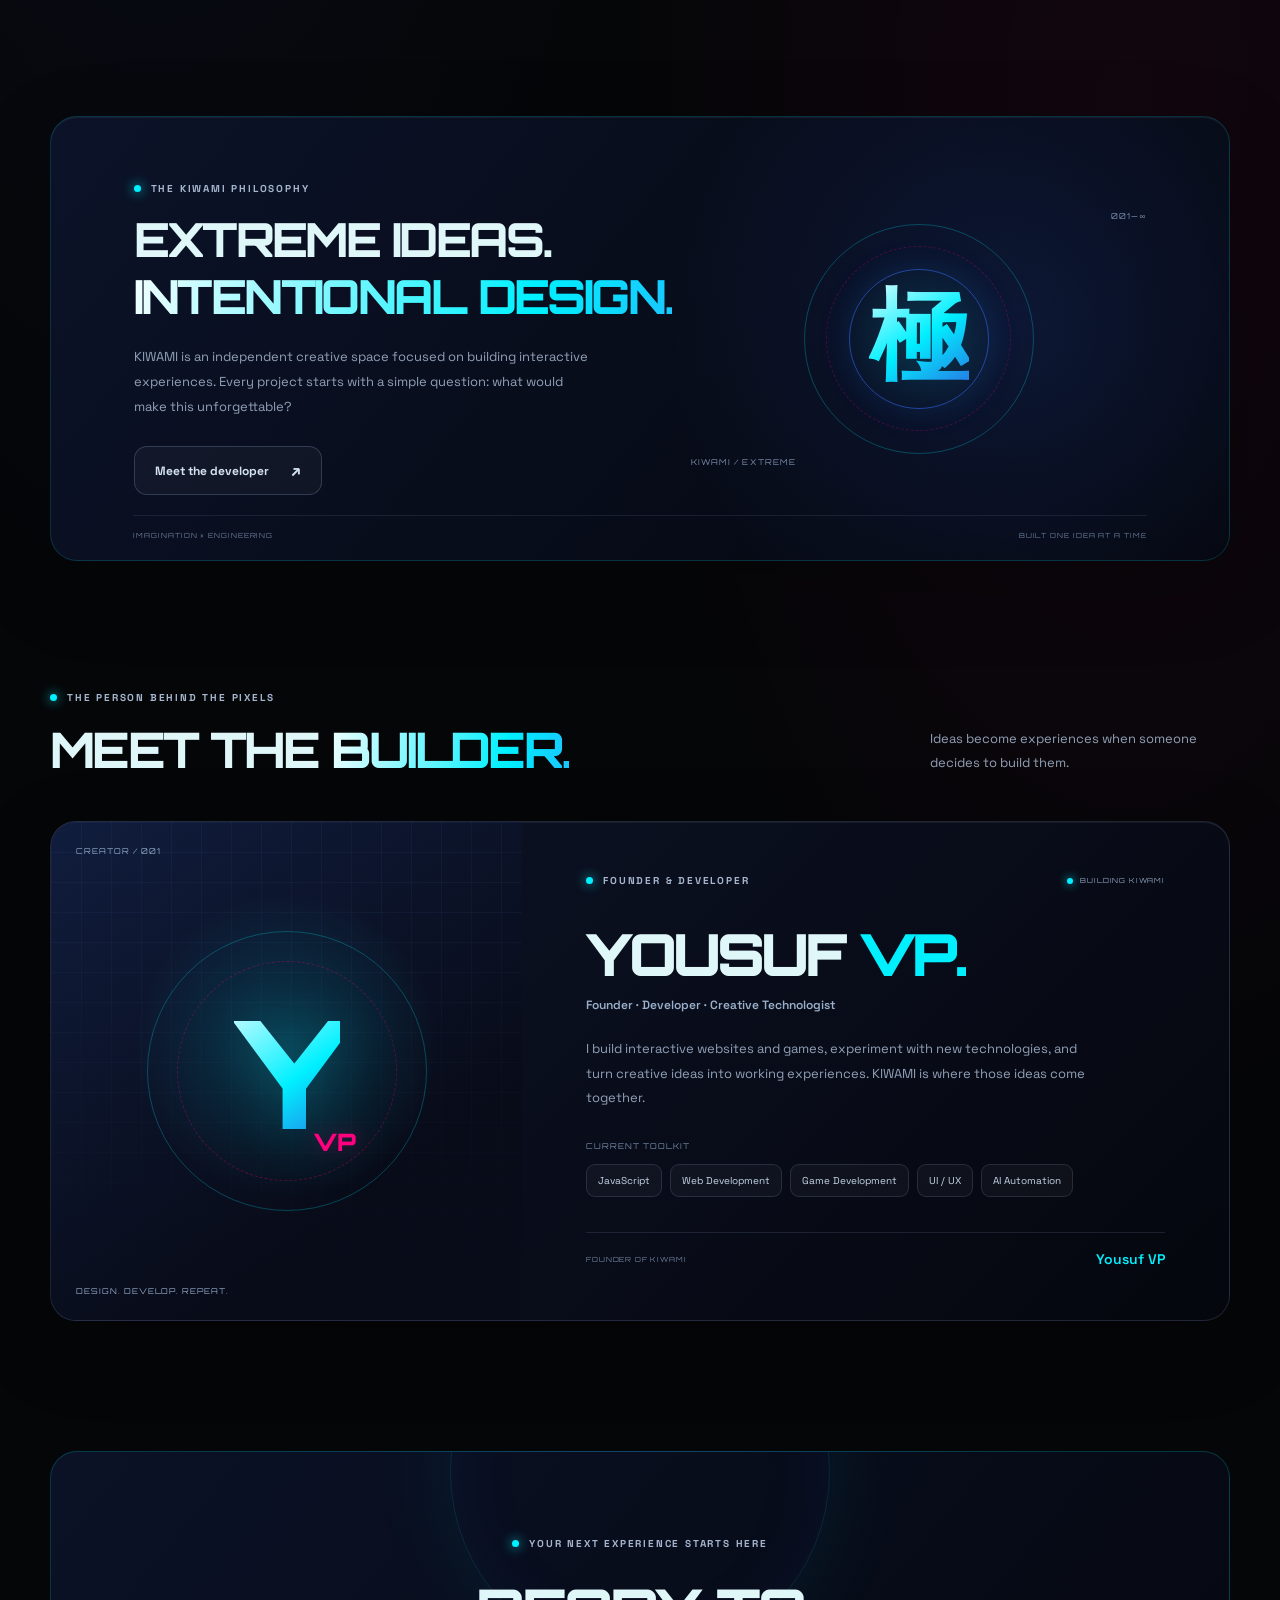
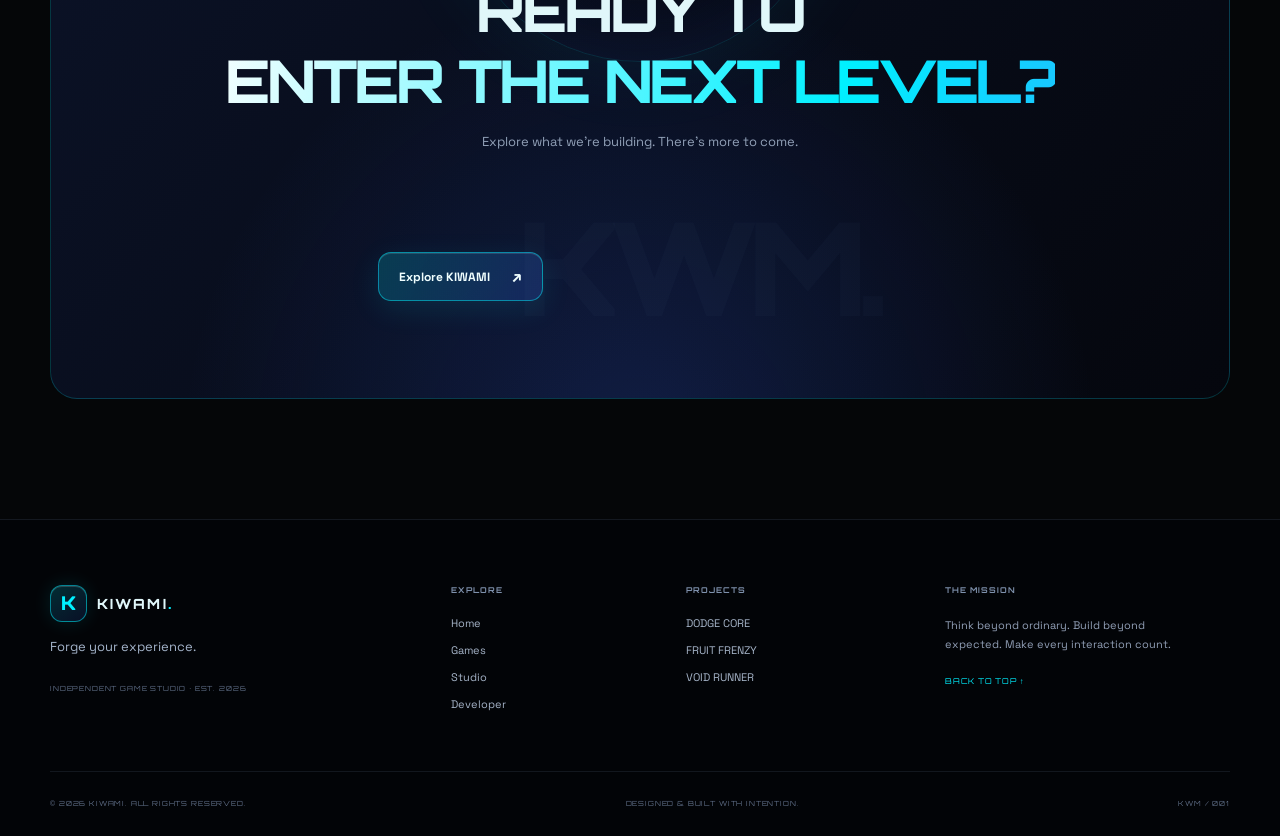
==== commit 607572ed: "Add FRUIT FRENZY to the KIWAMI games homepage" ====
--- a/KIWAMI/index.html
+++ b/KIWAMI/index.html
@@ -162,29 +162,31 @@
           </article>
 
           <article class="game-card game-card-pink">
-            <div class="game-art dodge-art">
-              <div class="art-grid"></div>
-              <div class="dodge-shape dodge-shape-one"></div>
-              <div class="dodge-shape dodge-shape-two"></div>
-              <div class="dodge-shape dodge-shape-three"></div>
-
+            <div class="game-art fruit-art">
+              <div class="fruit-glow"></div>
+              <div class="fruit-orbit fruit-orbit-one"></div>
+              <div class="fruit-orbit fruit-orbit-two"></div>
+              <div class="fruit-shape fruit-apple"></div>
+              <div class="fruit-shape fruit-orange"></div>
+              <div class="fruit-shape fruit-watermelon"></div>
               <span class="art-code">KWM / 002</span>
               <span class="art-index">02</span>
-              <span class="art-word">DODGE<br>THE VOID</span>
+              <span class="fruit-blade"></span>
+              <span class="art-word">SLICE THE<br>FRENZY</span>
             </div>
 
             <div class="game-card-content">
               <div class="game-card-topline">
-                <span class="game-category">ARCADE · SURVIVAL</span>
-                <span class="game-status status-progress"><i></i> IN DEVELOPMENT</span>
+                <span class="game-category">3D ARCADE · HAND TRACKING</span>
+                <span class="game-status status-progress"><i></i> PROTOTYPE</span>
               </div>
 
-              <h3>DODGE-EM-ALL</h3>
-              <p>Movement, timing, and split-second decisions. In development.</p>
-
-              <span class="game-link game-disabled">
-                Coming into focus <span>↗</span>
-              </span>
+              <h3>FRUIT FRENZY</h3>
+              <p>Control the menu with your hand. Point, slice, and chase the high score.</p>
+
+              <a class="game-link" href="./fruit-frenzy/index.html">
+                Open prototype <span>↗</span>
+              </a>
             </div>
           </article>
 
@@ -358,7 +360,7 @@
       <div class="footer-column">
         <h4>PROJECTS</h4>
         <a href="./shoot-streak/index.html">DODGE CORE</a>
-        <a href="#games">DODGE-EM-ALL</a>
+        <a href="./fruit-frenzy/index.html">FRUIT FRENZY</a>
         <a href="#games">VOID RUNNER</a>
       </div>
 
